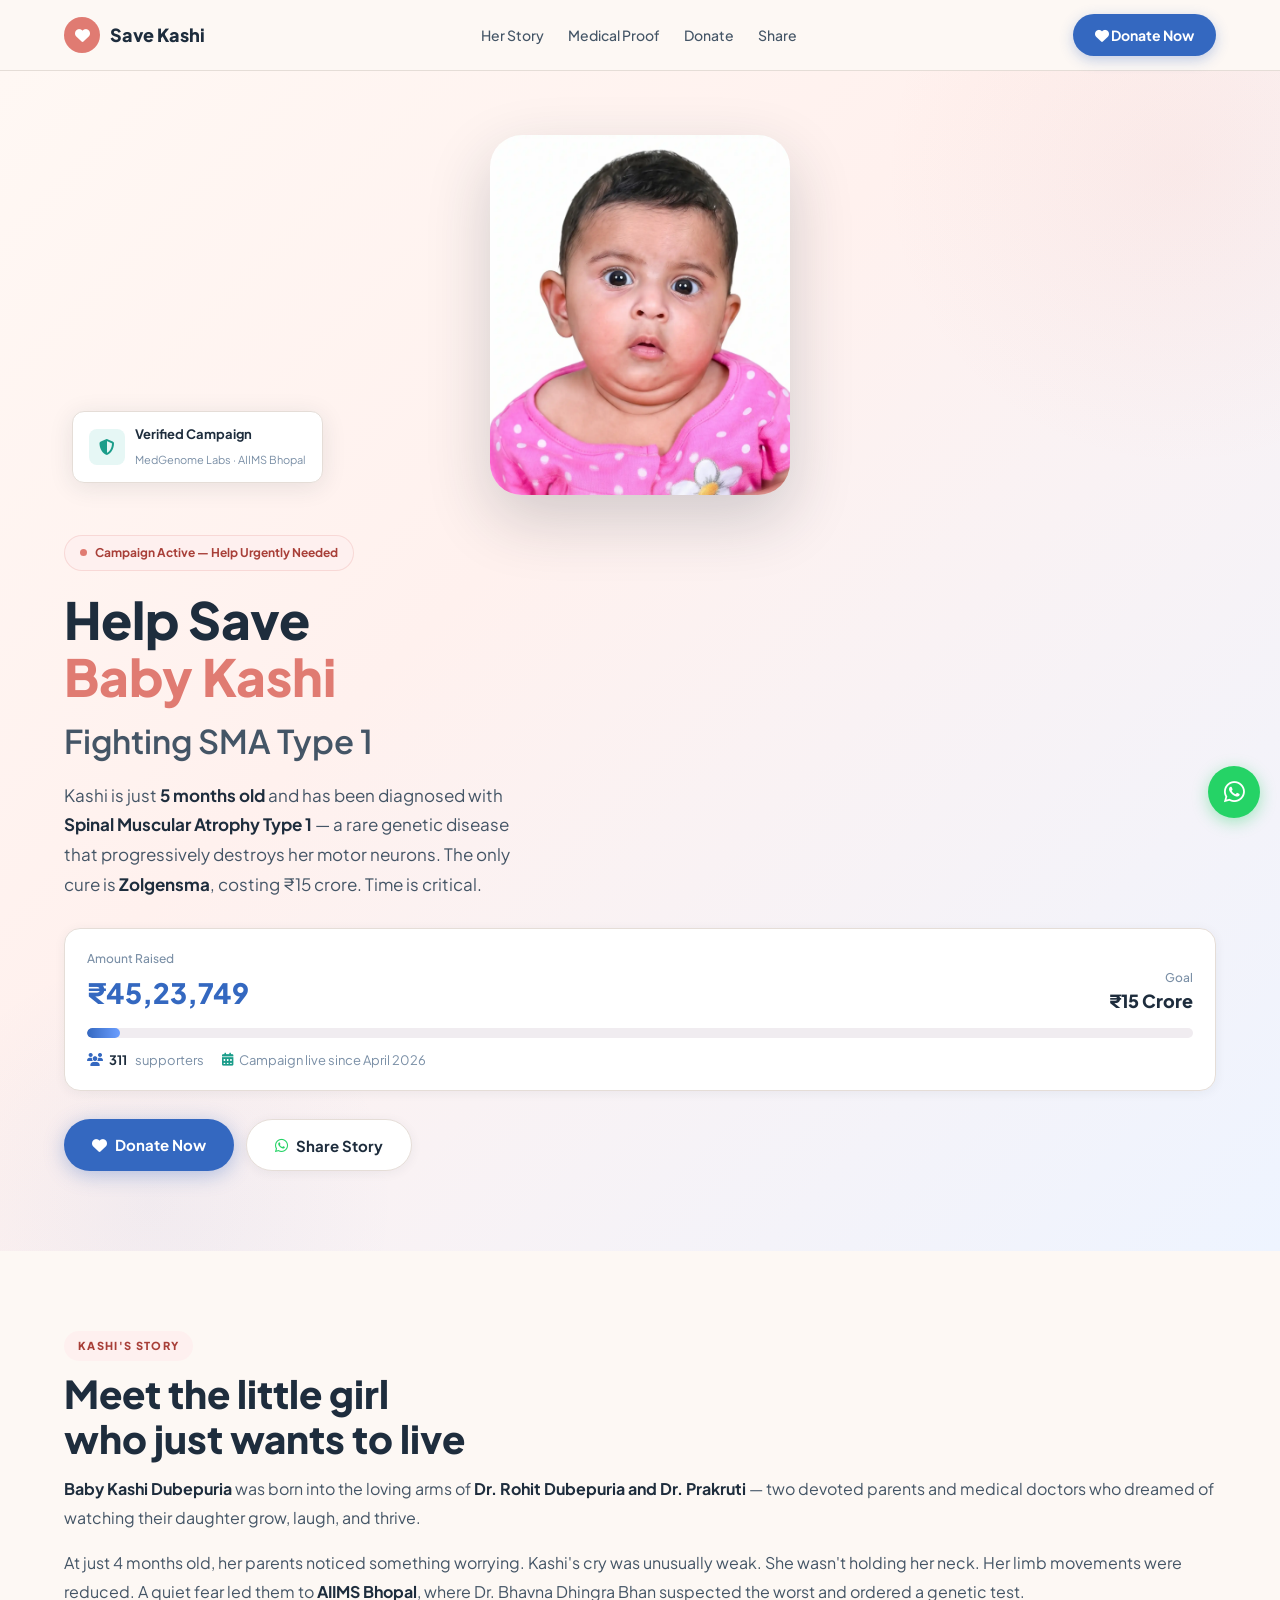
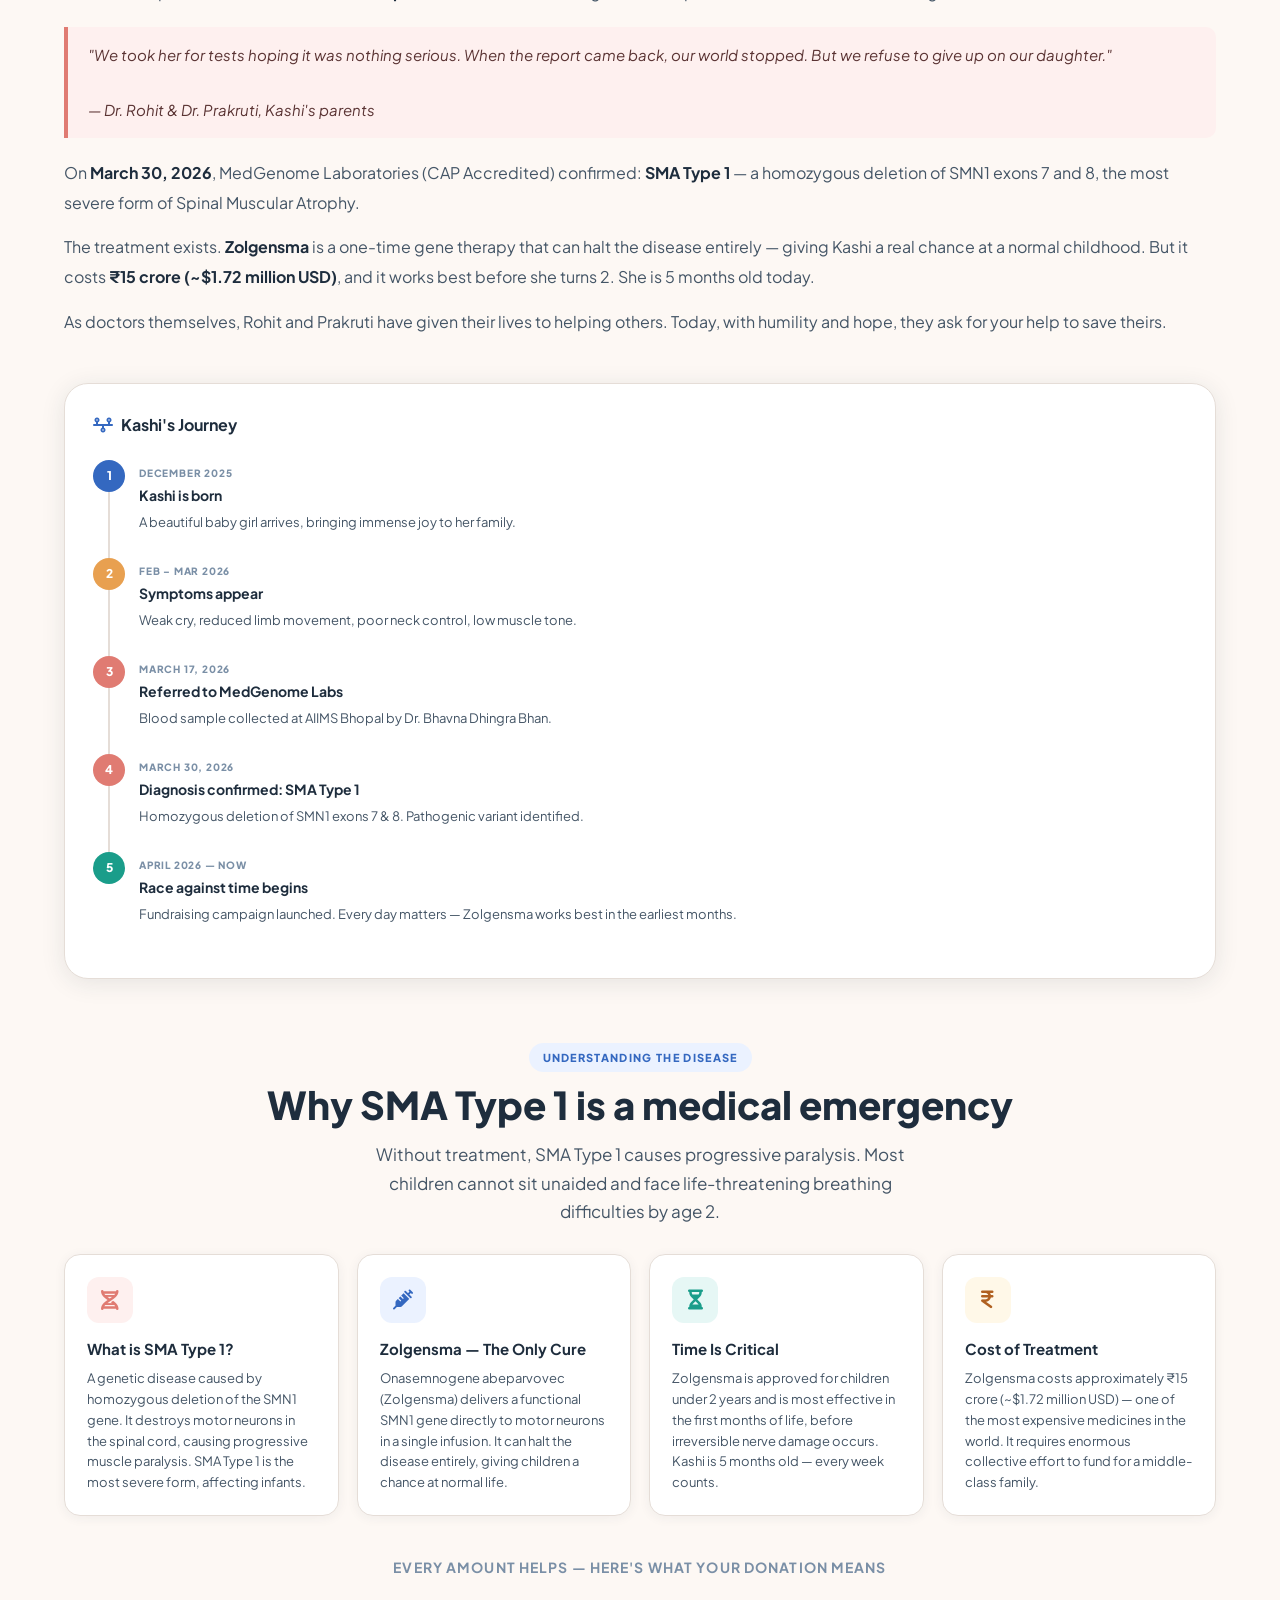
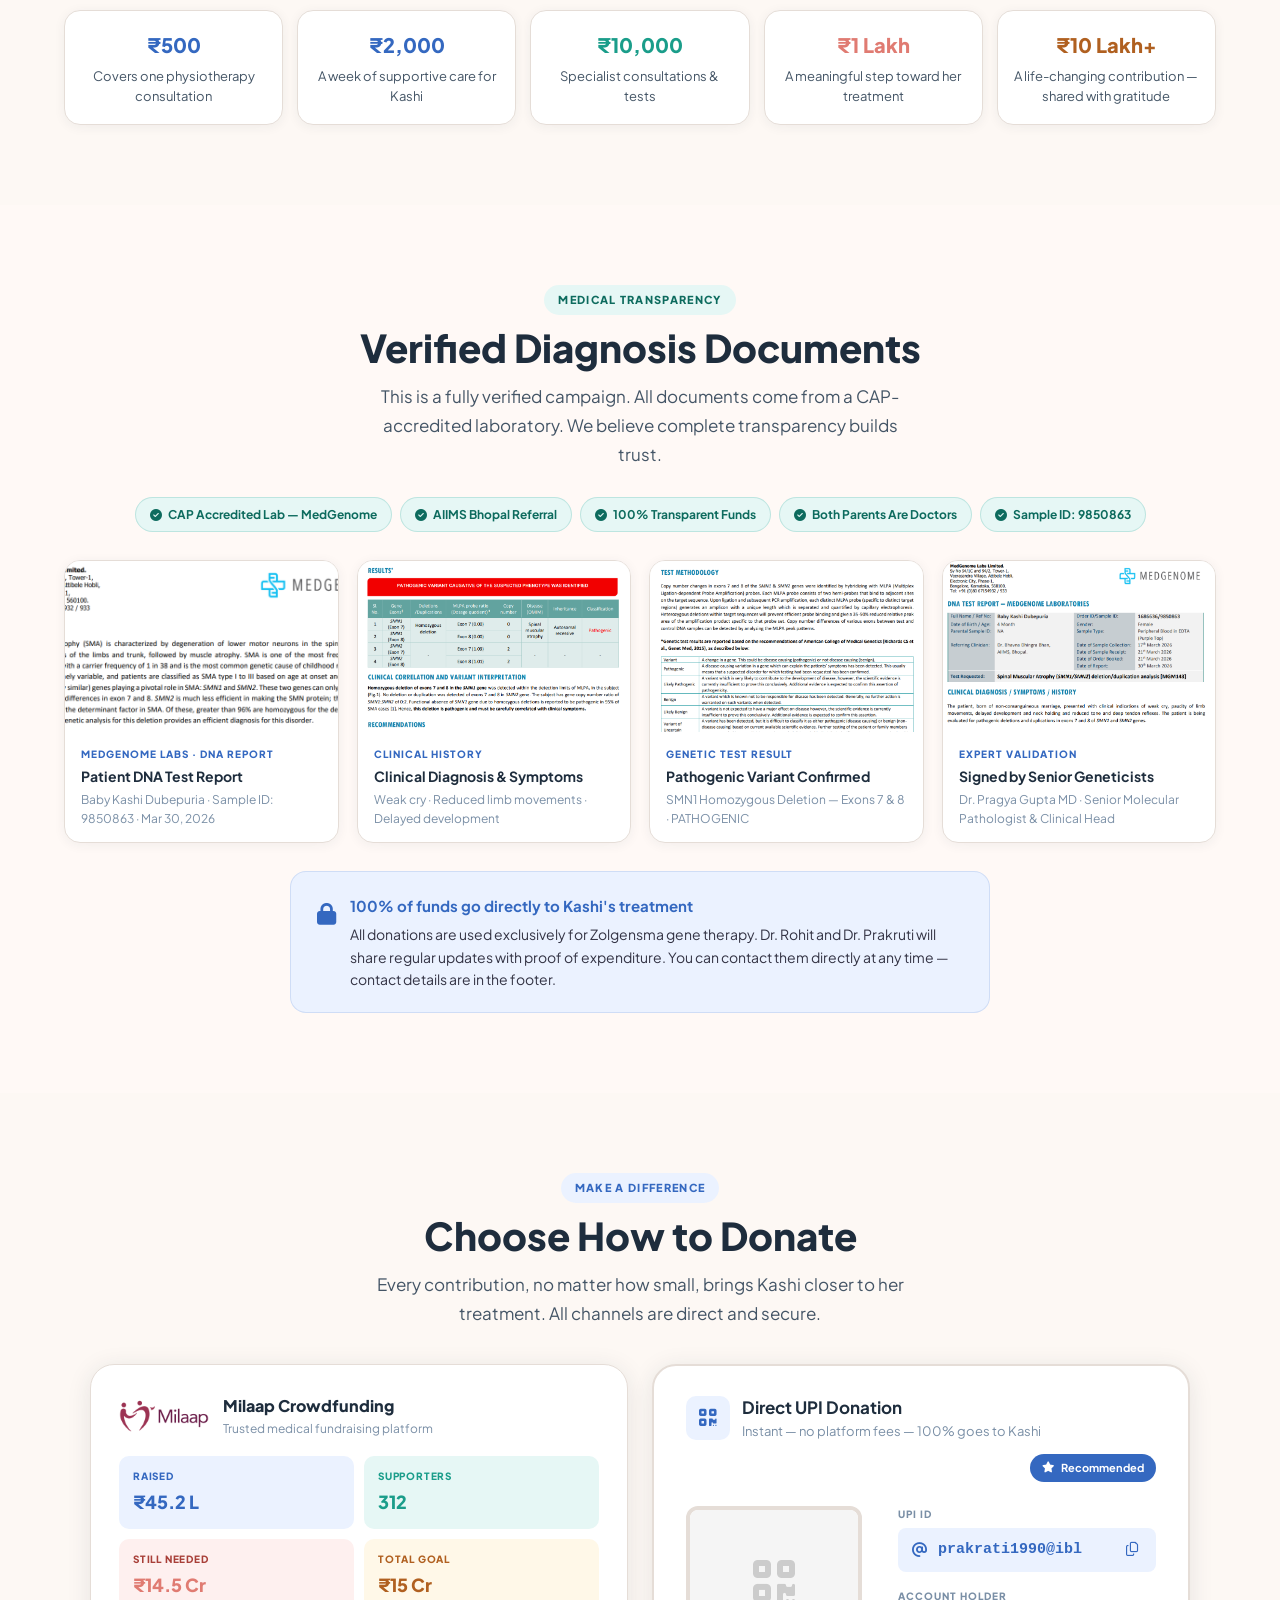
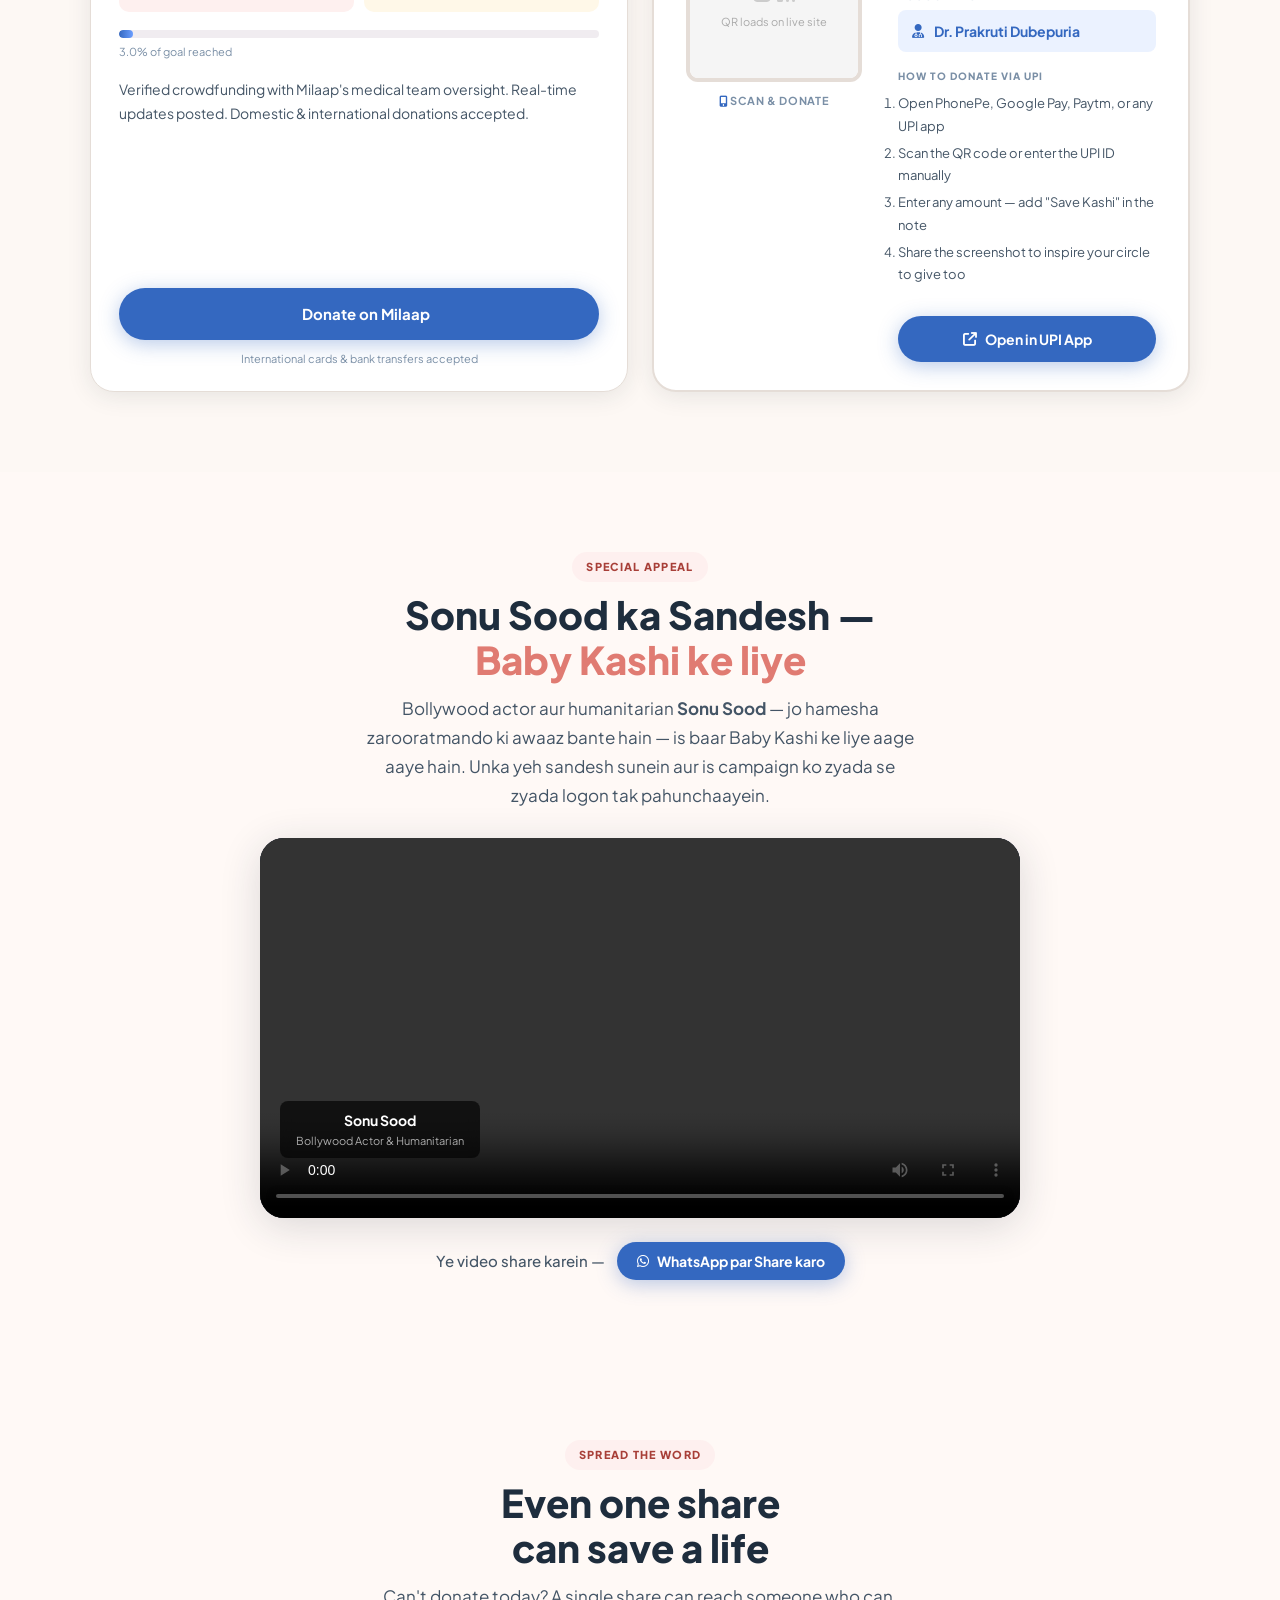
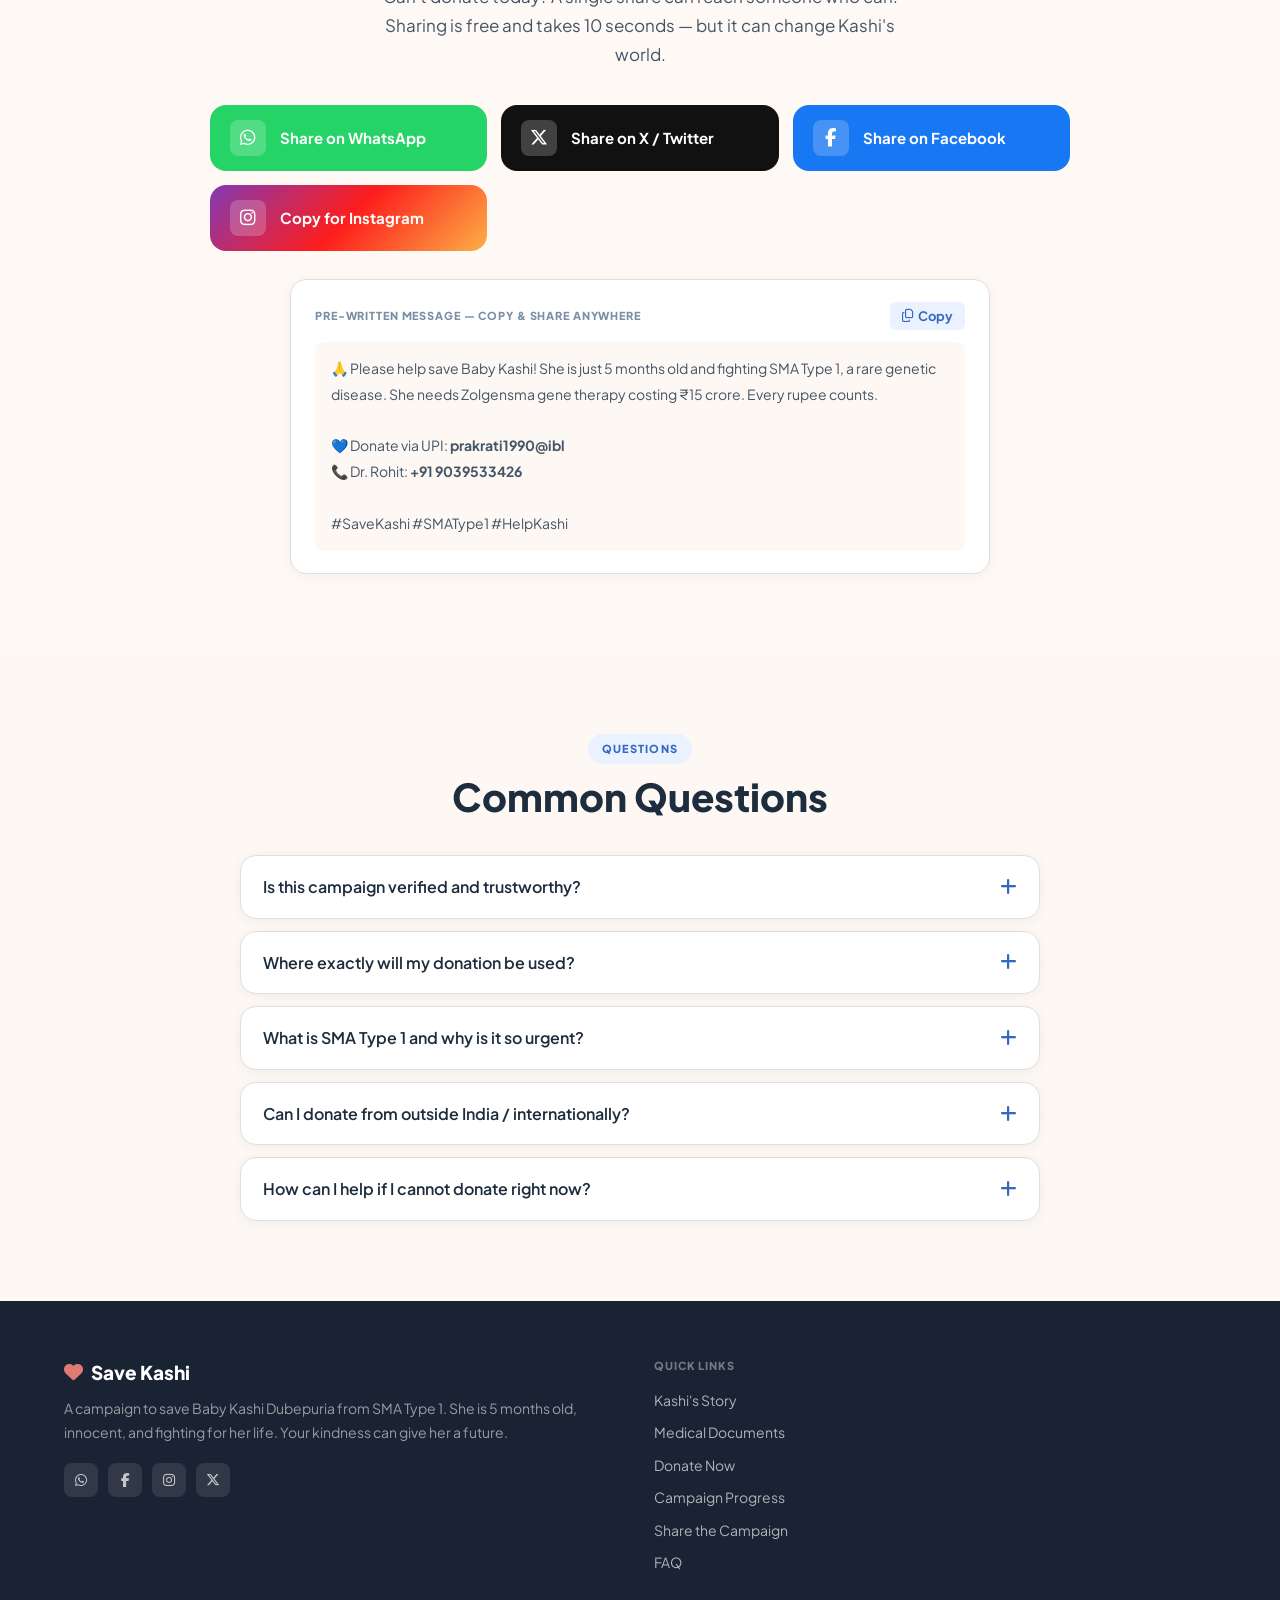
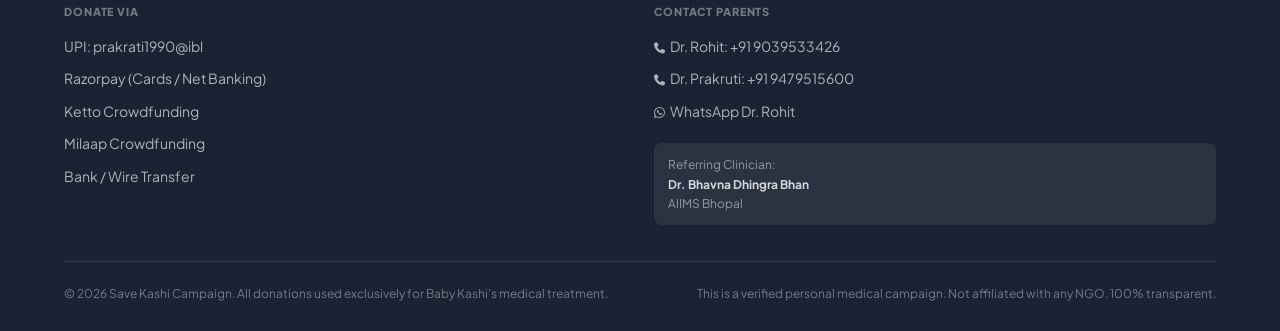
==== index.html @ ccac9e05 "main index file changes" ====
<!DOCTYPE html>
<html lang="en">
<head>
  <meta charset="UTF-8">
  <meta name="viewport" content="width=device-width, initial-scale=1.0">

  <!-- SEO -->
  <title>Help Save Baby Kashi | SMA Type 1 Treatment Fund | ₹15 Crore Needed</title>
  <meta name="description" content="Baby Kashi Dubepuria, 5 months old, is fighting SMA Type 1 — a rare genetic disease. She needs Zolgensma gene therapy costing ₹15 crore. Please donate and share.">
  <meta name="keywords" content="save kashi, SMA type 1, baby kashi dubepuria, zolgensma, donate, crowdfunding, medical fundraiser, spinal muscular atrophy">
  <meta name="robots" content="index, follow">

  <!-- Open Graph -->
  <meta property="og:title" content="Help Save Baby Kashi — Fighting SMA Type 1">
  <meta property="og:description" content="5-month-old Kashi has been diagnosed with SMA Type 1. She needs Zolgensma gene therapy costing ₹15 crore. Please donate or share — every action counts.">
  <meta property="og:image" content="uploads/WhatsApp Image 2026-05-25 at 11.54.52 AM.jpeg">
  <meta property="og:url" content="https://savekashi.in">
  <meta property="og:type" content="website">
  <meta property="og:site_name" content="Save Kashi">

  <!-- Twitter Card -->
  <meta name="twitter:card" content="summary_large_image">
  <meta name="twitter:title" content="Help Save Baby Kashi — Fighting SMA Type 1">
  <meta name="twitter:description" content="5-month-old Kashi has SMA Type 1. Needs Zolgensma treatment (₹15 Cr). Donate now. #SaveKashi">
  <meta name="twitter:image" content="uploads/WhatsApp Image 2026-05-25 at 11.54.52 AM.jpeg">

  <!-- Fonts + Icons -->
  <link rel="preconnect" href="https://fonts.googleapis.com">
  <link rel="preconnect" href="https://fonts.gstatic.com" crossorigin>
  <link href="https://fonts.googleapis.com/css2?family=Plus+Jakarta+Sans:wght@300;400;500;600;700;800&display=swap" rel="stylesheet">
  <link rel="stylesheet" href="https://cdnjs.cloudflare.com/ajax/libs/font-awesome/6.5.0/css/all.min.css">
  <link rel="stylesheet" href="https://unpkg.com/aos@2.3.4/dist/aos.css">
  <link rel="stylesheet" href="kashi.css">

  <!-- ════════════════════════════════════════
       ANALYTICS — Uncomment & replace IDs before launch

  Google Analytics 4:
  <script async src="https://www.googletagmanager.com/gtag/js?id=G-XXXXXXXXXX"></script>
  <script>window.dataLayer=window.dataLayer||[];function gtag(){dataLayer.push(arguments)}gtag('js',new Date());gtag('config','G-XXXXXXXXXX');</script>

  Meta Pixel:
  <script>!function(f,b,e,v,n,t,s){if(f.fbq)return;n=f.fbq=function(){n.callMethod?n.callMethod.apply(n,arguments):n.queue.push(arguments)};if(!f._fbq)f._fbq=n;n.push=n;n.loaded=!0;n.version='2.0';n.queue=[];t=b.createElement(e);t.async=!0;t.src=v;s=b.getElementsByTagName(e)[0];s.parentNode.insertBefore(t,s)}(window,document,'script','https://connect.facebook.net/en_US/fbevents.js');fbq('init','YOUR_PIXEL_ID');fbq('track','PageView');</script>

  Microsoft Clarity:
  <script type="text/javascript">(function(c,l,a,r,i,t,y){c[a]=c[a]||function(){(c[a].q=c[a].q||[]).push(arguments)};t=l.createElement(r);t.async=1;t.src="https://www.clarity.ms/tag/"+i;y=l.getElementsByTagName(r)[0];y.parentNode.insertBefore(t,y)})(window,document,"clarity","script","YOUR_CLARITY_ID");</script>
  ════════════════════════════════════════ -->
</head>
<body>

<!-- ══ LOADING SCREEN ══════════════════════════════════════════════════════ -->
<div id="loading-screen">
  <svg class="loading-heart" viewBox="0 0 24 24" fill="currentColor" xmlns="http://www.w3.org/2000/svg">
    <path d="M12 21.593c-5.63-5.539-11-10.297-11-14.402 0-3.791 3.068-5.191 5.281-5.191 1.312 0 4.151.501 5.719 4.457 1.59-3.968 4.464-4.447 5.726-4.447 2.54 0 5.274 1.621 5.274 5.181 0 4.069-5.136 8.625-11 14.402z"/>
  </svg>
  <p class="loading-text">Loading Kashi's story…</p>
</div>

<!-- ══ NAVIGATION ══════════════════════════════════════════════════════════ -->
<nav>
  <div class="nav-inner">
    <a href="#" class="nav-logo">
      <div class="nav-logo-icon"><i class="fas fa-heart"></i></div>
      Save Kashi
    </a>
    <div class="nav-links">
      <a href="#about">Her Story</a>
      <a href="#docs">Medical Proof</a>
      <a href="#donate">Donate</a>
      <a href="#share">Share</a>
    </div>
    <a href="#donate" class="nav-btn" data-track="nav_donate">
      <i class="fas fa-heart"></i> Donate Now
    </a>
  </div>
</nav>

<!-- ══ HERO ════════════════════════════════════════════════════════════════ -->
<section class="hero" id="home">
  <div id="particles" class="hearts-wrap" aria-hidden="true"></div>

  <div class="hero-inner">

    <!-- Left: Copy -->
    <div data-aos="fade-right">
      <div class="hero-badge">
        <span class="badge-dot"></span>
        Campaign Active — Help Urgently Needed
      </div>

      <h1 class="hero-title">
        Help Save<br>
        <span class="pk">Baby Kashi</span><br>
        <span style="font-size:.64em;font-weight:600;color:var(--body);">Fighting SMA Type 1</span>
      </h1>

      <p class="hero-sub">
        Kashi is just <strong>5 months old</strong> and has been diagnosed with
        <strong>Spinal Muscular Atrophy Type 1</strong> — a rare genetic disease that
        progressively destroys her motor neurons. The only cure is
        <strong>Zolgensma</strong>, costing ₹15 crore. Time is critical.
      </p>

      <!-- Donation Progress -->
      <div class="prog-box">
        <div class="prog-labels">
          <div>
            <div style="font-size:12px;color:var(--muted);font-weight:500;margin-bottom:3px;">Amount Raised</div>
            <div class="prog-raised">₹<span data-count="4523750" data-role="raised">0</span></div>
          </div>
          <div class="prog-goal-label">
            Goal
            <strong>₹15 Crore</strong>
          </div>
        </div>
        <div class="prog-track">
          <div class="prog-fill" data-progress="3"></div>
        </div>
        <div class="prog-stats">
          <span class="prog-stat">
            <i class="fas fa-users" style="color:var(--blue)"></i>
            <strong data-count="312" data-role="donors">0</strong>&nbsp;supporters
          </span>
          <span class="prog-stat">
            <i class="fas fa-calendar-days" style="color:var(--green)"></i>
            Campaign live since April 2026
          </span>
        </div>
      </div>

      <div class="btn-row">
        <a href="#donate" class="btn btn-primary" data-track="hero_donate">
          <i class="fas fa-heart"></i> Donate Now
        </a>
        <button class="btn btn-ghost" onclick="shareWhatsApp()" data-track="hero_share">
          <i class="fab fa-whatsapp" style="color:#25D366"></i> Share Story
        </button>
      </div>
    </div>

    <!-- Right: Photo -->
    <div class="hero-img-wrap" data-aos="fade-left">
      <div class="hero-img-card">
        <img
          src="uploads/Gemini_Generated_Image_r3ah3mr3ah3mr3ah.webp"
          alt="Baby Kashi Dubepuria, 5 months old"
          loading="eager"
        >
      </div>
      <div class="hero-float-badge">
        <div class="hfb-icon"><i class="fas fa-shield-halved"></i></div>
        <div class="hfb-text">
          <strong>Verified Campaign</strong>
          <span>MedGenome Labs · AIIMS Bhopal</span>
        </div>
      </div>
    </div>

  </div>
</section>

<!-- ══ ABOUT KASHI ═════════════════════════════════════════════════════════ -->
<section class="sec" id="about">
  <div class="sec-inner">
    <div class="about-grid">

      <!-- Story -->
      <div data-aos="fade-right">
        <span class="sec-label lbl-pink">Kashi's Story</span>
        <h2 class="sec-title">Meet the little girl<br>who just wants to live</h2>

        <div class="story-body">
          <p>
            <strong>Baby Kashi Dubepuria</strong> was born into the loving arms of
            <strong>Dr. Rohit Dubepuria and Dr. Prakruti</strong> — two devoted parents
            and medical doctors who dreamed of watching their daughter grow, laugh, and thrive.
          </p>
          <p>
            At just 4 months old, her parents noticed something worrying. Kashi's cry
            was unusually weak. She wasn't holding her neck. Her limb movements were
            reduced. A quiet fear led them to <strong>AIIMS Bhopal</strong>, where
            Dr. Bhavna Dhingra Bhan suspected the worst and ordered a genetic test.
          </p>

          <div class="quote-block">
            <p>"We took her for tests hoping it was nothing serious. When the report came back, our world stopped. But we refuse to give up on our daughter."<br><br>— Dr. Rohit &amp; Dr. Prakruti, Kashi's parents</p>
          </div>

          <p>
            On <strong>March 30, 2026</strong>, MedGenome Laboratories (CAP Accredited)
            confirmed: <strong>SMA Type 1</strong> — a homozygous deletion of SMN1 exons 7
            and 8, the most severe form of Spinal Muscular Atrophy.
          </p>
          <p>
            The treatment exists. <strong>Zolgensma</strong> is a one-time gene therapy
            that can halt the disease entirely — giving Kashi a real chance at a normal
            childhood. But it costs <strong>₹15 crore (~$1.72 million USD)</strong>,
            and it works best before she turns 2. She is 5 months old today.
          </p>
          <p>
            As doctors themselves, Rohit and Prakruti have given their lives to helping
            others. Today, with humility and hope, they ask for your help to save theirs.
          </p>
        </div>
      </div>

      <!-- Timeline -->
      <div data-aos="fade-left">
        <div class="timeline-card">
          <h3><i class="fas fa-timeline" style="color:var(--blue);margin-right:8px;"></i>Kashi's Journey</h3>
          <div class="tl">
            <div class="tl-item">
              <div class="tl-dot dot-b">1</div>
              <div class="tl-body">
                <div class="tl-date">December 2025</div>
                <div class="tl-text"><strong>Kashi is born</strong><span>A beautiful baby girl arrives, bringing immense joy to her family.</span></div>
              </div>
            </div>
            <div class="tl-item">
              <div class="tl-dot dot-o">2</div>
              <div class="tl-body">
                <div class="tl-date">Feb – Mar 2026</div>
                <div class="tl-text"><strong>Symptoms appear</strong><span>Weak cry, reduced limb movement, poor neck control, low muscle tone.</span></div>
              </div>
            </div>
            <div class="tl-item">
              <div class="tl-dot dot-p">3</div>
              <div class="tl-body">
                <div class="tl-date">March 17, 2026</div>
                <div class="tl-text"><strong>Referred to MedGenome Labs</strong><span>Blood sample collected at AIIMS Bhopal by Dr. Bhavna Dhingra Bhan.</span></div>
              </div>
            </div>
            <div class="tl-item">
              <div class="tl-dot dot-p">4</div>
              <div class="tl-body">
                <div class="tl-date">March 30, 2026</div>
                <div class="tl-text"><strong>Diagnosis confirmed: SMA Type 1</strong><span>Homozygous deletion of SMN1 exons 7 &amp; 8. Pathogenic variant identified.</span></div>
              </div>
            </div>
            <div class="tl-item">
              <div class="tl-dot dot-g">5</div>
              <div class="tl-body">
                <div class="tl-date">April 2026 — Now</div>
                <div class="tl-text"><strong>Race against time begins</strong><span>Fundraising campaign launched. Every day matters — Zolgensma works best in the earliest months.</span></div>
              </div>
            </div>
          </div>
        </div>
      </div>

    </div><!-- /about-grid -->

    <!-- SMA Explainer Cards -->
    <div style="margin-top:64px;" data-aos="fade-up">
      <div class="sec-center" style="margin-bottom:28px;">
        <span class="sec-label lbl-blue">Understanding the Disease</span>
        <h2 class="sec-title">Why SMA Type 1 is a medical emergency</h2>
        <p class="sec-sub" style="margin:0 auto 0;">Without treatment, SMA Type 1 causes progressive paralysis. Most children cannot sit unaided and face life-threatening breathing difficulties by age 2.</p>
      </div>
      <div class="info-grid">
        <div class="info-card">
          <div class="ic-icon" style="background:var(--pink-light);color:var(--pink);"><i class="fas fa-dna"></i></div>
          <div class="ic-title">What is SMA Type 1?</div>
          <div class="ic-text">A genetic disease caused by homozygous deletion of the SMN1 gene. It destroys motor neurons in the spinal cord, causing progressive muscle paralysis. SMA Type 1 is the most severe form, affecting infants.</div>
        </div>
        <div class="info-card">
          <div class="ic-icon" style="background:var(--blue-light);color:var(--blue);"><i class="fas fa-syringe"></i></div>
          <div class="ic-title">Zolgensma — The Only Cure</div>
          <div class="ic-text">Onasemnogene abeparvovec (Zolgensma) delivers a functional SMN1 gene directly to motor neurons in a single infusion. It can halt the disease entirely, giving children a chance at normal life.</div>
        </div>
        <div class="info-card">
          <div class="ic-icon" style="background:var(--green-light);color:var(--green);"><i class="fas fa-hourglass-half"></i></div>
          <div class="ic-title">Time Is Critical</div>
          <div class="ic-text">Zolgensma is approved for children under 2 years and is most effective in the first months of life, before irreversible nerve damage occurs. Kashi is 5 months old — every week counts.</div>
        </div>
        <div class="info-card">
          <div class="ic-icon" style="background:#fff8e8;color:#b06020;"><i class="fas fa-indian-rupee-sign"></i></div>
          <div class="ic-title">Cost of Treatment</div>
          <div class="ic-text">Zolgensma costs approximately ₹15 crore (~$1.72 million USD) — one of the most expensive medicines in the world. It requires enormous collective effort to fund for a middle-class family.</div>
        </div>
      </div>
    </div>

    <!-- Donation Milestones -->
    <div style="margin-top:40px;" data-aos="fade-up">
      <p style="text-align:center;font-size:14px;font-weight:700;color:var(--muted);text-transform:uppercase;letter-spacing:.08em;margin-bottom:14px;">Every amount helps — here's what your donation means</p>
      <div class="milestone-row">
        <div class="m-card">
          <div class="m-amt">₹500</div>
          <div class="m-text">Covers one physiotherapy consultation</div>
        </div>
        <div class="m-card">
          <div class="m-amt">₹2,000</div>
          <div class="m-text">A week of supportive care for Kashi</div>
        </div>
        <div class="m-card">
          <div class="m-amt" style="color:var(--green);">₹10,000</div>
          <div class="m-text">Specialist consultations &amp; tests</div>
        </div>
        <div class="m-card">
          <div class="m-amt" style="color:var(--pink);">₹1 Lakh</div>
          <div class="m-text">A meaningful step toward her treatment</div>
        </div>
        <div class="m-card">
          <div class="m-amt" style="color:#b06020;">₹10 Lakh+</div>
          <div class="m-text">A life-changing contribution — shared with gratitude</div>
        </div>
      </div>
    </div>

  </div>
</section>

<!-- ══ MEDICAL PROOF ═══════════════════════════════════════════════════════ -->
<section class="sec sec-alt" id="docs">
  <div class="sec-inner">

    <div class="sec-center" data-aos="fade-up" style="margin-bottom:28px;">
      <span class="sec-label lbl-green">Medical Transparency</span>
      <h2 class="sec-title">Verified Diagnosis Documents</h2>
      <p class="sec-sub" style="margin:0 auto;">This is a fully verified campaign. All documents come from a CAP-accredited laboratory. We believe complete transparency builds trust.</p>
    </div>

    <div class="badge-row" data-aos="fade-up">
      <span class="v-badge"><i class="fas fa-check-circle"></i> CAP Accredited Lab — MedGenome</span>
      <span class="v-badge"><i class="fas fa-check-circle"></i> AIIMS Bhopal Referral</span>
      <span class="v-badge"><i class="fas fa-check-circle"></i> 100% Transparent Funds</span>
      <span class="v-badge"><i class="fas fa-check-circle"></i> Both Parents Are Doctors</span>
      <span class="v-badge"><i class="fas fa-check-circle"></i> Sample ID: 9850863</span>
    </div>

    <div class="doc-grid" data-aos="fade-up">
      <div class="doc-card" onclick="openLightbox('uploads/Screenshot 2026-05-25 115707.png',0)" title="Click to enlarge">
        <div class="doc-preview">
          <img src="uploads/Screenshot 2026-05-25 115707.png" alt="DNA Test Report — Patient Details" loading="lazy">
        </div>
        <div class="doc-body">
          <div class="doc-tag">MedGenome Labs · DNA Report</div>
          <div class="doc-title">Patient DNA Test Report</div>
          <div class="doc-sub">Baby Kashi Dubepuria · Sample ID: 9850863 · Mar 30, 2026</div>
        </div>
      </div>

      <div class="doc-card" onclick="openLightbox('uploads/Screenshot 2026-05-25 115659.png',1)" title="Click to enlarge">
        <div class="doc-preview">
          <img src="uploads/Screenshot 2026-05-25 115659.png" alt="Clinical Diagnosis Report" loading="lazy">
        </div>
        <div class="doc-body">
          <div class="doc-tag">Clinical History</div>
          <div class="doc-title">Clinical Diagnosis &amp; Symptoms</div>
          <div class="doc-sub">Weak cry · Reduced limb movements · Delayed development</div>
        </div>
      </div>

      <div class="doc-card" onclick="openLightbox('uploads/Screenshot 2026-05-25 115715.png',2)" title="Click to enlarge">
        <div class="doc-preview">
          <img src="uploads/Screenshot 2026-05-25 115715.png" alt="Test Results — Pathogenic Variant" loading="lazy">
        </div>
        <div class="doc-body">
          <div class="doc-tag">Genetic Test Result</div>
          <div class="doc-title">Pathogenic Variant Confirmed</div>
          <div class="doc-sub">SMN1 Homozygous Deletion — Exons 7 &amp; 8 · PATHOGENIC</div>
        </div>
      </div>

      <div class="doc-card" onclick="openLightbox('uploads/Screenshot 2026-05-25 115650.png',3)" title="Click to enlarge">
        <div class="doc-preview">
          <img src="uploads/Screenshot 2026-05-25 115650.png" alt="Doctor Signatures" loading="lazy">
        </div>
        <div class="doc-body">
          <div class="doc-tag">Expert Validation</div>
          <div class="doc-title">Signed by Senior Geneticists</div>
          <div class="doc-sub">Dr. Pragya Gupta MD · Senior Molecular Pathologist &amp; Clinical Head</div>
        </div>
      </div>
    </div>

    <div class="info-notice" data-aos="fade-up">
      <div class="ni-icon"><i class="fas fa-lock"></i></div>
      <div>
        <h4>100% of funds go directly to Kashi's treatment</h4>
        <p>All donations are used exclusively for Zolgensma gene therapy. Dr. Rohit and Dr. Prakruti will share regular updates with proof of expenditure. You can contact them directly at any time — contact details are in the footer.</p>
      </div>
    </div>

  </div>
</section>

<!-- ══ DONATION ════════════════════════════════════════════════════════════ -->
<section class="sec" id="donate">
  <div class="sec-inner">

    <div class="sec-center" data-aos="fade-up" style="margin-bottom:36px;">
      <span class="sec-label lbl-blue">Make a Difference</span>
      <h2 class="sec-title">Choose How to Donate</h2>
      <p class="sec-sub" style="margin:0 auto;">Every contribution, no matter how small, brings Kashi closer to her treatment. All channels are direct and secure.</p>
    </div>

    <!-- 2-col donate grid -->
    <div style="display:grid;grid-template-columns:1fr 1fr;gap:24px;max-width:1100px;margin:0 auto;" data-aos="fade-up" class="donate-two-col">

      <!-- LEFT: Milaap -->
      <div style="background:#fff;border-radius:var(--r-lg);padding:28px 28px 24px;box-shadow:var(--shadow-md);border:1px solid var(--border);display:flex;flex-direction:column;gap:18px;">

        <!-- Logo + title -->
        <div style="display:flex;align-items:center;gap:14px;">
          <img src="uploads/milaap-logo-tiny-4d3dbc4e55c2aaec351f0f376329c624236c4d6266b910f472684e70603f600d.png" alt="Milaap" style="height:36px;width:auto;object-fit:contain;">
          <div>
            <div style="font-size:16px;font-weight:800;color:var(--text);">Milaap Crowdfunding</div>
            <div style="font-size:12px;color:var(--muted);">Trusted medical fundraising platform</div>
          </div>
        </div>

        <!-- Insights grid -->
        <div style="display:grid;grid-template-columns:1fr 1fr;gap:10px;">
          <div style="background:var(--blue-light);border-radius:10px;padding:12px 14px;">
            <div style="font-size:10px;font-weight:800;letter-spacing:.08em;text-transform:uppercase;color:var(--blue);margin-bottom:4px;">Raised</div>
            <div style="font-size:18px;font-weight:800;color:var(--blue);" id="ml-raised">₹45.2 L</div>
          </div>
          <div style="background:var(--green-light);border-radius:10px;padding:12px 14px;">
            <div style="font-size:10px;font-weight:800;letter-spacing:.08em;text-transform:uppercase;color:var(--green);margin-bottom:4px;">Supporters</div>
            <div style="font-size:18px;font-weight:800;color:var(--green);" id="ml-donors">312</div>
          </div>
          <div style="background:var(--pink-light);border-radius:10px;padding:12px 14px;">
            <div style="font-size:10px;font-weight:800;letter-spacing:.08em;text-transform:uppercase;color:#a83f38;margin-bottom:4px;">Still Needed</div>
            <div style="font-size:18px;font-weight:800;color:var(--pink);" id="ml-needed">₹14.5 Cr</div>
          </div>
          <div style="background:#fff8e8;border-radius:10px;padding:12px 14px;">
            <div style="font-size:10px;font-weight:800;letter-spacing:.08em;text-transform:uppercase;color:#b06020;margin-bottom:4px;">Total Goal</div>
            <div style="font-size:18px;font-weight:800;color:#b06020;" id="ml-total">₹15 Cr</div>
          </div>
        </div>

        <!-- Progress bar -->
        <div>
          <div style="height:8px;background:#f0ecf0;border-radius:100px;overflow:hidden;">
            <div id="ml-fill" style="height:100%;background:linear-gradient(90deg,var(--blue),var(--blue-mid));border-radius:100px;width:3%;transition:width 2s ease;"></div>
          </div>
          <div style="font-size:11px;color:var(--muted);margin-top:5px;" id="ml-pct">3.0% of goal reached</div>
        </div>

        <!-- Description -->
        <p style="font-size:14px;color:var(--body);line-height:1.7;">Verified crowdfunding with Milaap's medical team oversight. Real-time updates posted. Domestic &amp; international donations accepted.</p>

        <!-- Button -->
        <a
          href="https://milaap.org/fundraisers/save-kashi-dubepuria"
          target="_blank" rel="noopener"
          class="btn btn-primary"
          style="justify-content:center;margin-top:auto;"
          data-track="milaap_donate"
          onclick="trackEvent('milaap_donate',{method:'milaap'})"
        >
          <i class="fas fa-hands-holding-heart"></i>&nbsp; Donate on Milaap
        </a>

        <p style="font-size:11px;color:var(--muted);text-align:center;margin-top:-8px;">International cards &amp; bank transfers accepted</p>
      </div>

      <!-- RIGHT: UPI Direct -->
      <div class="upi-card" style="margin:0;max-width:none;">
        <div class="upi-card-head">
          <div class="upi-icon"><i class="fas fa-qrcode"></i></div>
          <div class="upi-head-text">
            <h3>Direct UPI Donation</h3>
            <p>Instant — no platform fees — 100% goes to Kashi</p>
          </div>
          <div class="rec-tag"><i class="fas fa-star"></i>&nbsp;Recommended</div>
        </div>

        <div class="upi-inner">
          <div class="qr-wrap">
            <div class="qr-box">
              <img
                src="https://api.qrserver.com/v1/create-qr-code/?size=200x200&color=1e2d3d&bgcolor=ffffff&data=upi%3A%2F%2Fpay%3Fpa%3Dprakrati1990%40ibl%26pn%3DBaby%2BKashi%2BDubepuria%26tn%3DSave%2BKashi%2BSMA%2BTreatment%26cu%3DINR"
                alt="UPI QR code"
                loading="lazy"
                onerror="this.parentElement.innerHTML='<div style=\'width:100%;height:100%;display:flex;flex-direction:column;align-items:center;justify-content:center;background:#f5f5f5;border-radius:8px;gap:8px;\'><i class=\'fas fa-qrcode\' style=\'font-size:48px;color:#ccc;\'></i><span style=\'font-size:11px;color:#aaa;text-align:center;padding:0 8px;\'>QR loads on live site</span></div>'"
              >
            </div>
            <div class="qr-lbl"><i class="fas fa-mobile-screen-button" style="color:var(--blue)"></i>&nbsp;Scan &amp; Donate</div>
          </div>

          <div>
            <div class="upi-field">
              <div class="field-lbl">UPI ID</div>
              <div class="field-val">
                <i class="fas fa-at"></i>
                prakrati1990@ibl
                <button class="copy-btn" onclick="copyText('prakrati1990@ibl')" title="Copy UPI ID" data-track="copy_upi"><i class="far fa-copy"></i></button>
              </div>
            </div>
            <div class="upi-field">
              <div class="field-lbl">Account Holder</div>
              <div class="field-val" style="font-family:inherit;font-size:14px;">
                <i class="fas fa-user-doctor"></i> Dr. Prakruti Dubepuria
              </div>
            </div>
            <div class="upi-field">
              <div class="field-lbl">How to donate via UPI</div>
              <ol class="how-to">
                <li>Open PhonePe, Google Pay, Paytm, or any UPI app</li>
                <li>Scan the QR code or enter the UPI ID manually</li>
                <li>Enter any amount — add "Save Kashi" in the note</li>
                <li>Share the screenshot to inspire your circle to give too</li>
              </ol>
            </div>
            <button
              class="btn btn-primary open-btn"
              data-track="upi_app_open"
              onclick="trackEvent('upi_app_open');window.open('upi://pay?pa=prakrati1990@ibl&pn=Baby+Kashi+Dubepuria&tn=Save+Kashi+SMA&cu=INR','_blank');"
            >
              <i class="fas fa-arrow-up-right-from-square"></i> Open in UPI App
            </button>
          </div>
        </div>
      </div>

    </div><!-- /donate-two-col -->

  </div>
</section>

<!-- ══ LIVE PROGRESS ══════════════════════════════════════════════════════ -->

<!-- ══ VIDEO ══════════════════════════════════════════════════════════════ -->
<section class="sec sec-alt" id="video">
  <div class="sec-inner sec-center">
    <div data-aos="fade-up">
      <span class="sec-label lbl-pink">Special Appeal</span>
      <h2 class="sec-title">Sonu Sood ka Sandesh —<br><span style="color:var(--pink);">Baby Kashi ke liye</span></h2>
      <p class="sec-sub" style="margin:0 auto 28px;">Bollywood actor aur humanitarian <strong>Sonu Sood</strong> — jo hamesha zarooratmando ki awaaz bante hain — is baar Baby Kashi ke liye aage aaye hain. Unka yeh sandesh sunein aur is campaign ko zyada se zyada logon tak pahunchaayein.</p>
    </div>

    <div data-aos="zoom-in" style="max-width:760px;margin:0 auto;border-radius:var(--r-lg);overflow:hidden;box-shadow:var(--shadow-lg);background:#1a2333;position:relative;">
      <video
        controls
        preload="metadata"
        style="width:100%;display:block;max-height:480px;background:#1a2333;"
        poster=""
      >
        <source src="uploads/shubhvijaywargiya.mp4" type="video/mp4">
        Aapka browser video support nahi karta. Please browser update karein.
      </video>

      <!-- Overlay name tag -->
      <div style="position:absolute;bottom:60px;left:20px;background:rgba(0,0,0,.65);backdrop-filter:blur(6px);color:#fff;padding:8px 16px;border-radius:8px;pointer-events:none;">
        <div style="font-size:14px;font-weight:700;">Sonu Sood</div>
        <div style="font-size:11px;color:rgba(255,255,255,.65);margin-top:1px;">Bollywood Actor &amp; Humanitarian</div>
      </div>
    </div>

    <!-- Share prompt below video -->
    <div data-aos="fade-up" style="margin-top:24px;display:flex;align-items:center;justify-content:center;gap:12px;flex-wrap:wrap;">
      <p style="font-size:15px;color:var(--body);font-weight:500;">Ye video share karein —</p>
      <button class="btn btn-primary" style="padding:10px 20px;font-size:14px;" onclick="shareWhatsApp()" data-track="video_share_wa">
        <i class="fab fa-whatsapp"></i> WhatsApp par Share karo
      </button>
    </div>
  </div>
</section>

<!-- ══ SOCIAL SHARE ═══════════════════════════════════════════════════════ -->
<section class="sec sec-alt" id="share">
  <div class="sec-inner">

    <div class="sec-center" data-aos="fade-up" style="margin-bottom:36px;">
      <span class="sec-label lbl-pink">Spread the Word</span>
      <h2 class="sec-title">Even one share<br>can save a life</h2>
      <p class="sec-sub" style="margin:0 auto;">Can't donate today? A single share can reach someone who can. Sharing is free and takes 10 seconds — but it can change Kashi's world.</p>
    </div>

    <div class="share-grid" data-aos="fade-up">
      <button class="s-btn s-wa" onclick="shareWhatsApp()" data-track="share_whatsapp">
        <div class="s-icon"><i class="fab fa-whatsapp"></i></div>
        Share on WhatsApp
      </button>
      <button class="s-btn s-tw" onclick="shareTwitter()" data-track="share_twitter">
        <div class="s-icon"><i class="fab fa-x-twitter"></i></div>
        Share on X / Twitter
      </button>
      <button class="s-btn s-fb" onclick="shareFacebook()" data-track="share_facebook">
        <div class="s-icon"><i class="fab fa-facebook-f"></i></div>
        Share on Facebook
      </button>
      <button class="s-btn s-ig" onclick="shareInstagram()" data-track="share_instagram">
        <div class="s-icon"><i class="fab fa-instagram"></i></div>
        Copy for Instagram
      </button>
    </div>

    <div class="msg-box" data-aos="fade-up">
      <div class="msg-head">
        <span class="msg-lbl">Pre-written message — copy &amp; share anywhere</span>
        <button class="copy-small" onclick="copyText('🙏 Please help save Baby Kashi! She is just 5 months old and fighting SMA Type 1, a rare genetic disease. She needs Zolgensma gene therapy costing ₹15 crore. Every rupee counts.\n\n💙 Donate via UPI: prakrati1990@ibl\n📞 Dr. Rohit: +91 9039533426\n\n#SaveKashi #SMAType1 #HelpKashi')">
          <i class="far fa-copy"></i> Copy
        </button>
      </div>
      <div class="msg-text">
        🙏 Please help save Baby Kashi! She is just 5 months old and fighting SMA Type 1, a rare genetic disease. She needs Zolgensma gene therapy costing ₹15 crore. Every rupee counts.<br><br>
        💙 Donate via UPI: <strong>prakrati1990@ibl</strong><br>
        📞 Dr. Rohit: <strong>+91 9039533426</strong><br><br>
        #SaveKashi #SMAType1 #HelpKashi
      </div>
    </div>

  </div>
</section>

<!-- ══ FAQ ════════════════════════════════════════════════════════════════ -->
<section class="sec" id="faq">
  <div class="sec-inner">

    <div class="sec-center" data-aos="fade-up" style="margin-bottom:36px;">
      <span class="sec-label lbl-blue">Questions</span>
      <h2 class="sec-title">Common Questions</h2>
    </div>

    <div class="faq-wrap" data-aos="fade-up">

      <div class="faq-item">
        <div class="faq-q">
          Is this campaign verified and trustworthy?
          <i class="fas fa-plus faq-icon"></i>
        </div>
        <div class="faq-a">
          <div class="faq-a-inner">
            Yes. This campaign is backed by a <strong>MedGenome Laboratories DNA test report</strong>
            (CAP Accredited, Sample ID: 9850863) confirming SMA Type 1 for Baby Kashi Dubepuria.
            The referring clinician is <strong>Dr. Bhavna Dhingra Bhan at AIIMS Bhopal</strong>.
            Both parents are practicing medical doctors. All original documents are available to view on
            this page. You can also contact the parents directly at any time.
          </div>
        </div>
      </div>

      <div class="faq-item">
        <div class="faq-q">
          Where exactly will my donation be used?
          <i class="fas fa-plus faq-icon"></i>
        </div>
        <div class="faq-a">
          <div class="faq-a-inner">
            100% of all donations will go toward the cost of
            <strong>Zolgensma (onasemnogene abeparvovec)</strong> gene therapy for Baby Kashi.
            This is a one-time treatment costing approximately ₹15 crore. The parents will share
            regular updates with receipts and expenditure proof on this page. If treatment costs
            are fully covered, any excess will be used for post-treatment medical care and rehabilitation.
          </div>
        </div>
      </div>

      <div class="faq-item">
        <div class="faq-q">
          What is SMA Type 1 and why is it so urgent?
          <i class="fas fa-plus faq-icon"></i>
        </div>
        <div class="faq-a">
          <div class="faq-a-inner">
            <strong>Spinal Muscular Atrophy Type 1</strong> is the most severe form of SMA, caused by
            homozygous deletion of the SMN1 gene. It causes progressive degeneration of motor neurons,
            leading to muscle weakness, inability to breathe or swallow independently, and without treatment,
            death before age 2 in most cases. <strong>Zolgensma is the only one-time curative treatment</strong>
            and works best when administered before 6 months. Kashi is 5 months old — time is running out.
          </div>
        </div>
      </div>

      <div class="faq-item">
        <div class="faq-q">
          Can I donate from outside India / internationally?
          <i class="fas fa-plus faq-icon"></i>
        </div>
        <div class="faq-a">
          <div class="faq-a-inner">
            Yes — international donations are very welcome. You can donate via
            <strong>Razorpay</strong> (accepts international credit/debit cards) or
            <strong>Ketto / Milaap</strong> which also accept international payments.
            For wire transfers (SWIFT), please contact Dr. Rohit directly at
            <strong>+91 9039533426</strong> (WhatsApp available) for bank and SWIFT details.
          </div>
        </div>
      </div>

      <div class="faq-item">
        <div class="faq-q">
          How can I help if I cannot donate right now?
          <i class="fas fa-plus faq-icon"></i>
        </div>
        <div class="faq-a">
          <div class="faq-a-inner">
            Your share is as powerful as a donation. Please share this page on WhatsApp, Instagram,
            Twitter, and Facebook. You can also:<br><br>
            • Copy the pre-written message above and send to all your family/community groups<br>
            • Tag public figures, celebrities, or organisations who support children's health causes<br>
            • Ask your workplace about charity matching programs<br>
            • Contact local newspapers or media to cover Kashi's story<br><br>
            <strong>One share can reach someone who can change Kashi's life.</strong>
          </div>
        </div>
      </div>

    </div>
  </div>
</section>

<!-- ══ FOOTER ═════════════════════════════════════════════════════════════ -->
<footer id="contact">
  <div class="footer-inner">
    <div class="footer-grid">

      <div>
        <div class="footer-logo">
          <i class="fas fa-heart" style="color:var(--pink);"></i> Save Kashi
        </div>
        <p class="footer-desc">A campaign to save Baby Kashi Dubepuria from SMA Type 1. She is 5 months old, innocent, and fighting for her life. Your kindness can give her a future.</p>
        <div class="f-soc">
          <a href="https://wa.me/919039533426" target="_blank" aria-label="WhatsApp"><i class="fab fa-whatsapp"></i></a>
          <a href="#" aria-label="Facebook"><i class="fab fa-facebook-f"></i></a>
          <a href="#" aria-label="Instagram"><i class="fab fa-instagram"></i></a>
          <a href="#" aria-label="Twitter / X"><i class="fab fa-x-twitter"></i></a>
        </div>
      </div>

      <div>
        <p class="f-head">Quick Links</p>
        <ul class="f-list">
          <li><a href="#about">Kashi's Story</a></li>
          <li><a href="#docs">Medical Documents</a></li>
          <li><a href="#donate">Donate Now</a></li>
          <li><a href="#progress">Campaign Progress</a></li>
          <li><a href="#share">Share the Campaign</a></li>
          <li><a href="#faq">FAQ</a></li>
        </ul>
      </div>

      <div>
        <p class="f-head">Donate Via</p>
        <ul class="f-list">
          <li><a href="#donate">UPI: prakrati1990@ibl</a></li>
          <li><a href="#donate">Razorpay (Cards / Net Banking)</a></li>
          <li><a href="#donate">Ketto Crowdfunding</a></li>
          <li><a href="#donate">Milaap Crowdfunding</a></li>
          <li><a href="#donate">Bank / Wire Transfer</a></li>
        </ul>
      </div>

      <div>
        <p class="f-head">Contact Parents</p>
        <ul class="f-list">
          <li><a href="tel:+919039533426"><i class="fas fa-phone" style="font-size:11px;margin-right:5px;"></i>Dr. Rohit: +91 9039533426</a></li>
          <li><a href="tel:+919479515600"><i class="fas fa-phone" style="font-size:11px;margin-right:5px;"></i>Dr. Prakruti: +91 9479515600</a></li>
          <li><a href="https://wa.me/919039533426?text=Hello%2C%20I%20want%20to%20help%20Baby%20Kashi." target="_blank"><i class="fab fa-whatsapp" style="font-size:12px;margin-right:5px;"></i>WhatsApp Dr. Rohit</a></li>
        </ul>
        <div style="margin-top:20px;padding:12px 14px;background:rgba(255,255,255,.07);border-radius:8px;">
          <p style="font-size:12px;color:rgba(255,255,255,.5);line-height:1.6;">Referring Clinician:<br><strong style="color:rgba(255,255,255,.8);">Dr. Bhavna Dhingra Bhan</strong><br>AIIMS Bhopal</p>
        </div>
      </div>

    </div>

    <div class="footer-bottom">
      <p>© 2026 Save Kashi Campaign. All donations used exclusively for Baby Kashi's medical treatment.</p>
      <p>This is a verified personal medical campaign. Not affiliated with any NGO. 100% transparent.</p>
    </div>
  </div>
</footer>

<!-- ══ LIGHTBOX MODAL ══════════════════════════════════════════════════════ -->
<div id="lightbox" style="display:none;position:fixed;inset:0;z-index:999;background:rgba(10,15,25,.88);backdrop-filter:blur(6px);align-items:center;justify-content:center;padding:20px;" onclick="closeLightbox(event)">
  <div style="position:relative;max-width:90vw;max-height:90vh;display:flex;align-items:center;justify-content:center;">
    <img id="lightbox-img" src="[data-uri]" alt="Medical document" style="max-width:90vw;max-height:88vh;border-radius:12px;box-shadow:0 24px 80px rgba(0,0,0,.6);object-fit:contain;display:block;">
    <button onclick="closeLightbox()" style="position:fixed;top:20px;right:24px;width:44px;height:44px;background:rgba(255,255,255,.15);border:none;border-radius:50%;color:#fff;font-size:20px;cursor:pointer;display:flex;align-items:center;justify-content:center;backdrop-filter:blur(4px);transition:background .2s;" onmouseover="this.style.background='rgba(255,255,255,.28)'" onmouseout="this.style.background='rgba(255,255,255,.15)'">
      <i class="fas fa-xmark"></i>
    </button>
    <button id="lb-prev" onclick="lbNav(-1);event.stopPropagation();" style="position:fixed;left:16px;top:50%;transform:translateY(-50%);width:44px;height:44px;background:rgba(255,255,255,.15);border:none;border-radius:50%;color:#fff;font-size:18px;cursor:pointer;backdrop-filter:blur(4px);transition:background .2s;" onmouseover="this.style.background='rgba(255,255,255,.28)'" onmouseout="this.style.background='rgba(255,255,255,.15)'"><i class="fas fa-chevron-left"></i></button>
    <button id="lb-next" onclick="lbNav(1);event.stopPropagation();" style="position:fixed;right:16px;top:50%;transform:translateY(-50%);width:44px;height:44px;background:rgba(255,255,255,.15);border:none;border-radius:50%;color:#fff;font-size:18px;cursor:pointer;backdrop-filter:blur(4px);transition:background .2s;" onmouseover="this.style.background='rgba(255,255,255,.28)'" onmouseout="this.style.background='rgba(255,255,255,.15)'"><i class="fas fa-chevron-right"></i></button>
  </div>
  <div id="lb-caption" style="position:fixed;bottom:24px;left:50%;transform:translateX(-50%);background:rgba(0,0,0,.55);color:rgba(255,255,255,.85);padding:8px 20px;border-radius:50px;font-size:13px;font-weight:600;white-space:nowrap;backdrop-filter:blur(4px);"></div>
</div>



<!-- Sticky donate button (shows on mobile after scroll) -->
<div class="sticky-donate">
  <a href="#donate" data-track="sticky_donate" onclick="trackEvent('sticky_donate')">
    <i class="fas fa-heart"></i> Donate Now
  </a>
</div>

<!-- WhatsApp float -->
<a
  href="https://wa.me/919039533426?text=Hello%2C%20I%20want%20to%20help%20Baby%20Kashi."
  target="_blank"
  class="wa-float"
  data-track="wa_float"
  onclick="trackEvent('wa_float')"
  aria-label="Contact on WhatsApp"
>
  <i class="fab fa-whatsapp"></i>
</a>

<!-- Toast -->
<div id="toast" class="toast"></div>

<!-- Lightbox JS -->
<script>
  var LB_IMGS = [
    { src: 'uploads/Screenshot 2026-05-25 115707.png',  cap: 'Patient DNA Test Report · MedGenome Labs' },
    { src: 'uploads/Screenshot 2026-05-25 115659.png',  cap: 'Clinical Diagnosis & Symptoms' },
    { src: 'uploads/Screenshot 2026-05-25 115715.png',  cap: 'Pathogenic Variant Confirmed · SMN1 Deletion' },
    { src: 'uploads/Screenshot 2026-05-25 115650.png',  cap: 'Signed by Senior Geneticists · MedGenome Labs' },
  ];
  var _lbIdx = 0;

  function openLightbox(src, idx) {
    _lbIdx = idx !== undefined ? idx : 0;
    var lb = document.getElementById('lightbox');
    lb.style.display = 'flex';
    document.body.style.overflow = 'hidden';
    setLbImg(_lbIdx);
    trackEvent('doc_lightbox_open', { doc: src });
  }

  function setLbImg(idx) {
    var img  = document.getElementById('lightbox-img');
    var cap  = document.getElementById('lb-caption');
    img.src  = LB_IMGS[idx].src;
    cap.textContent = LB_IMGS[idx].cap + '  (' + (idx + 1) + ' / ' + LB_IMGS.length + ')';
  }

  function lbNav(dir) {
    _lbIdx = (_lbIdx + dir + LB_IMGS.length) % LB_IMGS.length;
    setLbImg(_lbIdx);
  }

  function closeLightbox(e) {
    if (e && e.target !== document.getElementById('lightbox')) return;
    _closeLb();
  }
  function _closeLb() {
    document.getElementById('lightbox').style.display = 'none';
    document.body.style.overflow = '';
  }

  // Close on Escape / arrow keys
  document.addEventListener('keydown', function(e) {
    var lb = document.getElementById('lightbox');
    if (lb.style.display !== 'flex') return;
    if (e.key === 'Escape')     _closeLb();
    if (e.key === 'ArrowRight') lbNav(1);
    if (e.key === 'ArrowLeft')  lbNav(-1);
  });
</script>


<script src="https://unpkg.com/aos@2.3.4/dist/aos.js"></script>
<script src="kashi.js"></script>

</body>
</html>
---- kashi.css ----
/* ================================================
   Save Kashi — Campaign Stylesheet
   Baby Kashi Dubepuria | SMA Type 1 | 2026
   ================================================ */

@import url('https://fonts.googleapis.com/css2?family=Plus+Jakarta+Sans:wght@300;400;500;600;700;800&display=swap');

:root {
  --bg:           #fdf8f4;
  --bg-alt:       #fff9f6;
  --white:        #ffffff;
  --blue:         #3468c0;
  --blue-light:   #ebf2ff;
  --blue-mid:     #6b9eff;
  --green:        #1a9d8a;
  --green-light:  #e6f7f5;
  --pink:         #e07b72;
  --pink-light:   #fef0ef;
  --text:         #1e2d3d;
  --body:         #445566;
  --muted:        #7a8fa6;
  --border:       #e5ddd7;
  --shadow-sm:    0 2px 12px rgba(30,45,61,.06);
  --shadow-md:    0 4px 24px rgba(30,45,61,.10);
  --shadow-lg:    0 8px 40px rgba(30,45,61,.16);
  --r:            16px;
  --r-sm:         10px;
  --r-lg:         24px;
}

*, *::before, *::after { box-sizing: border-box; margin: 0; padding: 0; }
html { scroll-behavior: smooth; font-size: 16px; }
body { font-family: 'Plus Jakarta Sans', sans-serif; background: var(--bg); color: var(--text); line-height: 1.6; overflow-x: hidden; }
img { max-width: 100%; display: block; }
a { color: inherit; }
button { font-family: inherit; }

/* ---- Loading ---- */
#loading-screen {
  position: fixed; inset: 0; background: #fff; z-index: 9999;
  display: flex; flex-direction: column; align-items: center; justify-content: center;
  transition: opacity .5s ease;
}
.loading-heart { width: 64px; height: 64px; color: var(--pink); animation: hb 1.1s ease infinite; }
@keyframes hb { 0%,100%{transform:scale(1)} 50%{transform:scale(1.22)} }
.loading-text { margin-top: 14px; color: var(--muted); font-size: 14px; letter-spacing: .05em; }

/* ---- Nav ---- */
nav {
  position: sticky; top: 0; z-index: 100;
  background: rgba(253,248,244,.93); backdrop-filter: blur(14px);
  border-bottom: 1px solid var(--border); padding: 14px 0;
  transition: box-shadow .3s;
}
.nav-inner { max-width: 1200px; margin: 0 auto; padding: 0 24px; display: flex; align-items: center; justify-content: space-between; gap: 16px; }
.nav-logo { display: flex; align-items: center; gap: 10px; text-decoration: none; font-weight: 800; font-size: 18px; color: var(--text); }
.nav-logo-icon { width: 36px; height: 36px; background: var(--pink); border-radius: 50%; display: flex; align-items: center; justify-content: center; color: #fff; font-size: 15px; flex-shrink: 0; }
.nav-links { display: flex; align-items: center; gap: 24px; }
.nav-links a { text-decoration: none; font-size: 14px; font-weight: 500; color: var(--body); transition: color .2s; }
.nav-links a:hover { color: var(--blue); }
.nav-btn { background: var(--blue); color: #fff; padding: 10px 22px; border-radius: 50px; text-decoration: none; font-size: 14px; font-weight: 700; transition: all .2s; box-shadow: 0 4px 14px rgba(52,104,192,.3); white-space: nowrap; }
.nav-btn:hover { background: #2556a8; transform: translateY(-1px); }
@media(max-width:640px){ .nav-links { display: none; } }

/* ---- Hero ---- */
.hero {
  background: linear-gradient(135deg, #fff8f4 0%, #fff1ee 40%, #eef4ff 100%);
  padding: 64px 0 80px; position: relative; overflow: hidden;
}
.hero::before { content:''; position:absolute; top:-200px; right:-200px; width:600px; height:600px; background:radial-gradient(circle,rgba(224,123,114,.07) 0%,transparent 70%); pointer-events:none; }
.hero::after  { content:''; position:absolute; bottom:-200px; left:-100px; width:500px; height:500px; background:radial-gradient(circle,rgba(52,104,192,.05) 0%,transparent 70%); pointer-events:none; }
.hero-inner { max-width: 1200px; margin: 0 auto; padding: 0 24px; display: grid; grid-template-columns: 1fr 1fr; gap: 56px; align-items: center; position: relative; z-index: 1; }
.hero-badge { display: inline-flex; align-items: center; gap: 8px; background: var(--pink-light); color: #a83f38; padding: 7px 15px; border-radius: 50px; font-size: 12px; font-weight: 700; margin-bottom: 20px; border: 1px solid rgba(224,123,114,.2); }
.badge-dot { width: 7px; height: 7px; background: var(--pink); border-radius: 50%; animation: pdot 2s ease infinite; }
@keyframes pdot { 0%,100%{opacity:1;transform:scale(1)} 50%{opacity:.5;transform:scale(1.4)} }
.hero-title { font-size: clamp(30px,4vw,54px); font-weight: 800; line-height: 1.12; margin-bottom: 18px; }
.hero-title .pk { color: var(--pink); }
.hero-title .pb { color: var(--blue); }
.hero-sub { font-size: 17px; color: var(--body); line-height: 1.75; margin-bottom: 28px; max-width: 480px; }
.hero-sub strong { color: var(--text); }

/* Progress */
.prog-box { background: #fff; border-radius: var(--r); padding: 20px 22px; margin-bottom: 28px; box-shadow: var(--shadow-sm); border: 1px solid var(--border); }
.prog-labels { display: flex; justify-content: space-between; align-items: flex-end; margin-bottom: 12px; }
.prog-raised { font-size: 28px; font-weight: 800; color: var(--blue); }
.prog-goal-label { font-size: 12px; color: var(--muted); font-weight: 500; text-align: right; }
.prog-goal-label strong { display: block; font-size: 18px; font-weight: 800; color: var(--text); }
.prog-track { height: 10px; background: #f0ecf0; border-radius: 100px; overflow: hidden; margin-bottom: 12px; }
.prog-fill { height: 100%; background: linear-gradient(90deg, var(--blue), var(--blue-mid)); border-radius: 100px; width: 0%; transition: width 2.2s cubic-bezier(.4,0,.2,1); }
.prog-stats { display: flex; gap: 18px; flex-wrap: wrap; }
.prog-stat { display: flex; align-items: center; gap: 6px; font-size: 13px; color: var(--muted); }
.prog-stat strong { color: var(--text); font-weight: 700; }

/* Buttons */
.btn-row { display: flex; gap: 12px; flex-wrap: wrap; }
.btn { display: inline-flex; align-items: center; gap: 8px; padding: 14px 28px; border-radius: 50px; font-size: 15px; font-weight: 700; text-decoration: none; cursor: pointer; border: none; transition: all .2s; font-family: inherit; }
.btn-primary { background: var(--blue); color: #fff; box-shadow: 0 4px 20px rgba(52,104,192,.35); }
.btn-primary:hover { background: #2556a8; transform: translateY(-2px); box-shadow: 0 6px 26px rgba(52,104,192,.45); }
.btn-ghost { background: #fff; color: var(--text); box-shadow: var(--shadow-sm); border: 1px solid var(--border); }
.btn-ghost:hover { background: #f8f4f2; transform: translateY(-1px); box-shadow: var(--shadow-md); }

/* Hero image */
.hero-img-wrap { position: relative; display: flex; justify-content: center; }
.hero-img-card { border-radius: 32px; overflow: hidden; box-shadow: 0 24px 64px rgba(30,45,61,.20); width: 100%; max-width: 420px; aspect-ratio: 3/3.8; background: #f0e8e4; }
.hero-img-card img { width: 100%; height: 100%; object-fit: cover; object-position: center top; }
.hero-float-badge { position: absolute; bottom: 24px; left: -12px; background: #fff; border-radius: 12px; padding: 12px 16px; box-shadow: var(--shadow-md); display: flex; align-items: center; gap: 10px; border: 1px solid var(--border); min-width: 190px; }
.hfb-icon { width: 36px; height: 36px; background: var(--green-light); border-radius: 8px; display: flex; align-items: center; justify-content: center; color: var(--green); font-size: 16px; flex-shrink: 0; }
.hfb-text strong { display: block; font-size: 13px; font-weight: 700; color: var(--text); }
.hfb-text span { font-size: 11px; color: var(--muted); }

/* Hearts — continuous spawn system */
.hearts-wrap { position: absolute; inset: 0; pointer-events: none; overflow: hidden; z-index: 0; }
.heart-particle {
  position: absolute;
  animation: floatHeart linear infinite;
  pointer-events: none;
  user-select: none;
}
@keyframes floatHeart {
  0%   { transform: translateY(0)      scale(1);   opacity: 0.7; }
  100% { transform: translateY(-600px) scale(0.3); opacity: 0;   }
}

/* ---- Sections ---- */
.sec { padding: 80px 0; }
.sec-alt { background: var(--bg-alt); }
.sec-inner { max-width: 1200px; margin: 0 auto; padding: 0 24px; }
.sec-center { text-align: center; }
.sec-label { display: inline-block; font-size: 11px; font-weight: 800; letter-spacing: .12em; text-transform: uppercase; padding: 6px 14px; border-radius: 50px; margin-bottom: 10px; }
.lbl-blue  { color: var(--blue);  background: var(--blue-light); }
.lbl-green { color: #0d6b5e;      background: var(--green-light); }
.lbl-pink  { color: #a83f38;      background: var(--pink-light); }
.sec-title { font-size: clamp(24px,3vw,40px); font-weight: 800; line-height: 1.18; margin-bottom: 12px; }
.sec-sub { font-size: 17px; color: var(--body); line-height: 1.7; max-width: 560px; margin-bottom: 36px; }

/* ---- About ---- */
.about-grid { display: grid; grid-template-columns: 1fr 1fr; gap: 56px; align-items: start; }
.story-body { font-size: 16px; color: var(--body); line-height: 1.85; }
.story-body p { margin-bottom: 15px; }
.story-body strong { color: var(--text); font-weight: 700; }
.quote-block { border-left: 4px solid var(--pink); padding: 14px 20px; background: var(--pink-light); border-radius: 0 var(--r-sm) var(--r-sm) 0; margin: 20px 0; }
.quote-block p { font-style: italic; color: #5a3333; font-size: 15px; margin: 0; }

/* Timeline */
.timeline-card { background: #fff; border-radius: var(--r-lg); padding: 28px; box-shadow: var(--shadow-md); border: 1px solid var(--border); }
.timeline-card h3 { font-size: 16px; font-weight: 700; margin-bottom: 22px; }
.tl { display: flex; flex-direction: column; }
.tl-item { display: flex; gap: 14px; padding-bottom: 24px; position: relative; }
.tl-item:not(:last-child)::before { content:''; position:absolute; left:15px; top:32px; bottom:0; width:2px; background:var(--border); }
.tl-dot { width: 32px; height: 32px; border-radius: 50%; display: flex; align-items: center; justify-content: center; flex-shrink: 0; font-size: 12px; font-weight: 800; color: #fff; }
.dot-b{background:var(--blue)} .dot-o{background:#e8a050} .dot-p{background:var(--pink)} .dot-g{background:var(--green)}
.tl-body { padding-top: 5px; }
.tl-date { font-size: 10px; font-weight: 800; letter-spacing: .08em; text-transform: uppercase; color: var(--muted); margin-bottom: 3px; }
.tl-text strong { font-size: 14px; font-weight: 700; color: var(--text); display: block; margin-bottom: 2px; }
.tl-text span { font-size: 13px; color: var(--body); line-height: 1.5; }

/* SMA info cards */
.info-grid { display: grid; grid-template-columns: repeat(auto-fit,minmax(230px,1fr)); gap: 18px; }
.info-card { background: #fff; border-radius: var(--r); padding: 22px; box-shadow: var(--shadow-sm); border: 1px solid var(--border); transition: transform .2s,box-shadow .2s; }
.info-card:hover { transform: translateY(-3px); box-shadow: var(--shadow-md); }
.ic-icon { width: 46px; height: 46px; border-radius: 12px; display: flex; align-items: center; justify-content: center; font-size: 20px; margin-bottom: 14px; }
.ic-title { font-size: 15px; font-weight: 700; margin-bottom: 7px; }
.ic-text { font-size: 13px; color: var(--body); line-height: 1.6; }

/* ---- Documents ---- */
.doc-grid { display: grid; grid-template-columns: repeat(auto-fit,minmax(260px,1fr)); gap: 18px; margin-bottom: 28px; }
.doc-card { background: #fff; border-radius: var(--r); overflow: hidden; box-shadow: var(--shadow-sm); border: 1px solid var(--border); cursor: pointer; transition: all .2s; }
.doc-card:hover { transform: translateY(-3px); box-shadow: var(--shadow-md); }
.doc-preview { aspect-ratio: 16/10; overflow: hidden; background: #f0ece8; }
.doc-preview img { width: 100%; height: 100%; object-fit: cover; object-position: top; transition: transform .3s; }
.doc-card:hover .doc-preview img { transform: scale(1.03); }
.doc-body { padding: 14px 16px; }
.doc-tag { font-size: 10px; font-weight: 800; letter-spacing: .1em; text-transform: uppercase; color: var(--blue); margin-bottom: 3px; }
.doc-title { font-size: 14px; font-weight: 700; color: var(--text); margin-bottom: 3px; }
.doc-sub { font-size: 12px; color: var(--muted); }
.badge-row { display: flex; flex-wrap: wrap; gap: 8px; justify-content: center; margin-bottom: 28px; }
.v-badge { display: inline-flex; align-items: center; gap: 6px; background: var(--green-light); color: #0d6b5e; padding: 7px 14px; border-radius: 50px; font-size: 12px; font-weight: 700; border: 1px solid rgba(26,157,138,.2); }
.info-notice { background: var(--blue-light); border-radius: var(--r); padding: 22px 26px; border: 1px solid rgba(52,104,192,.15); max-width: 700px; margin: 0 auto; display: flex; gap: 14px; align-items: flex-start; }
.info-notice .ni-icon { color: var(--blue); font-size: 22px; flex-shrink: 0; padding-top: 2px; }
.info-notice h4 { font-size: 15px; font-weight: 700; color: var(--blue); margin-bottom: 5px; }
.info-notice p { font-size: 14px; color: #334; line-height: 1.6; }

/* ---- Donation ---- */
.upi-card { background: #fff; border-radius: var(--r-lg); padding: 28px 32px; box-shadow: var(--shadow-md); border: 2px solid var(--border); max-width: 740px; margin: 0 auto 36px; }
.upi-card-head { display: flex; align-items: center; gap: 12px; margin-bottom: 24px; flex-wrap: wrap; }
.upi-icon { width: 44px; height: 44px; background: var(--blue-light); border-radius: 10px; display: flex; align-items: center; justify-content: center; color: var(--blue); font-size: 20px; flex-shrink: 0; }
.upi-head-text h3 { font-size: 17px; font-weight: 700; }
.upi-head-text p { font-size: 13px; color: var(--muted); }
.rec-tag { margin-left: auto; display: inline-flex; align-items: center; gap: 5px; background: var(--blue); color: #fff; padding: 5px 12px; border-radius: 50px; font-size: 11px; font-weight: 700; }
.upi-inner { display: grid; grid-template-columns: auto 1fr; gap: 36px; align-items: start; }
.qr-wrap { display: flex; flex-direction: column; align-items: center; gap: 10px; }
.qr-box { width: 176px; height: 176px; border-radius: 12px; border: 4px solid var(--border); overflow: hidden; background: #fff; }
.qr-box img { width: 100%; height: 100%; object-fit: contain; }
.qr-lbl { font-size: 11px; font-weight: 700; color: var(--muted); text-align: center; letter-spacing: .06em; text-transform: uppercase; }
.upi-field { margin-bottom: 16px; }
.field-lbl { font-size: 10px; font-weight: 800; letter-spacing: .1em; text-transform: uppercase; color: var(--muted); margin-bottom: 6px; }
.field-val { display: flex; align-items: center; gap: 10px; background: var(--blue-light); padding: 10px 14px; border-radius: 8px; font-size: 15px; font-weight: 700; color: var(--blue); font-family: 'Courier New', monospace; }
.copy-btn { background: none; border: none; cursor: pointer; color: var(--blue); font-size: 14px; padding: 4px; transition: transform .2s; margin-left: auto; }
.copy-btn:hover { transform: scale(1.25); }
.how-to { font-size: 13px; color: var(--body); line-height: 1.75; }
.how-to li { padding: 2px 0; }
.open-btn { width: 100%; margin-top: 12px; justify-content: center; font-size: 14px; }

/* Donation method cards */
.donate-grid { display: grid; grid-template-columns: repeat(auto-fit,minmax(250px,1fr)); gap: 18px; }
.d-card { background: #fff; border-radius: var(--r); padding: 26px 22px; box-shadow: var(--shadow-sm); border: 1px solid var(--border); display: flex; flex-direction: column; gap: 14px; position: relative; overflow: hidden; transition: all .25s; }
.d-card:hover { transform: translateY(-4px); box-shadow: var(--shadow-md); }
.d-card.featured { border: 2px solid var(--blue); box-shadow: 0 4px 24px rgba(52,104,192,.15); }
.d-feat-tag { position: absolute; top: 14px; right: 14px; background: var(--blue); color: #fff; font-size: 9px; font-weight: 800; padding: 3px 8px; border-radius: 50px; letter-spacing: .06em; text-transform: uppercase; }
.d-card-icon { width: 50px; height: 50px; border-radius: 12px; display: flex; align-items: center; justify-content: center; font-size: 22px; }
.d-card-name { font-size: 17px; font-weight: 700; }
.d-card-desc { font-size: 13px; color: var(--body); line-height: 1.55; flex: 1; }
.d-btn { display: block; text-align: center; padding: 12px 18px; border-radius: 50px; font-size: 14px; font-weight: 700; text-decoration: none; cursor: pointer; border: none; font-family: inherit; transition: all .2s; }
.d-btn-blue { background: var(--blue); color: #fff; }
.d-btn-blue:hover { background: #2556a8; }
.d-btn-green { background: var(--green); color: #fff; }
.d-btn-green:hover { background: #148a78; }
.d-btn-sky { background: #0ea5e9; color: #fff; }
.d-btn-sky:hover { background: #0284c7; }
.d-btn-purple { background: #7c3aed; color: #fff; }
.d-btn-purple:hover { background: #6d28d9; }

/* Bank details */
.bank-details { background: #fff; border-radius: var(--r); padding: 24px 28px; margin-top: 18px; border: 1px solid var(--border); box-shadow: var(--shadow-sm); max-width: 620px; margin-left: auto; margin-right: auto; display: none; }
.bank-grid { display: grid; grid-template-columns: 1fr 1fr; gap: 16px; margin-bottom: 16px; }
.bf-label { font-size: 10px; font-weight: 800; letter-spacing: .1em; text-transform: uppercase; color: var(--muted); margin-bottom: 4px; }
.bf-val { font-size: 14px; font-weight: 600; color: var(--text); padding-bottom: 8px; border-bottom: 1px solid var(--border); }
.bank-contact-note { background: var(--blue-light); border-radius: 8px; padding: 12px 16px; font-size: 13px; color: #334; line-height: 1.6; }

/* Milestones */
.milestone-row { display: grid; grid-template-columns: repeat(auto-fit,minmax(180px,1fr)); gap: 14px; margin-top: 32px; }
.m-card { background: #fff; border-radius: var(--r); padding: 18px 16px; text-align: center; box-shadow: var(--shadow-sm); border: 1px solid var(--border); }
.m-amt { font-size: 20px; font-weight: 800; color: var(--blue); margin-bottom: 6px; }
.m-text { font-size: 13px; color: var(--body); line-height: 1.5; }

/* ---- Progress Stats ---- */
.stats-grid { display: grid; grid-template-columns: repeat(auto-fit,minmax(200px,1fr)); gap: 18px; }
.stat-card { background: #fff; border-radius: var(--r); padding: 28px 24px; text-align: center; box-shadow: var(--shadow-sm); border: 1px solid var(--border); }
.stat-num { font-size: 38px; font-weight: 800; color: var(--blue); line-height: 1; margin-bottom: 8px; }
.stat-lbl { font-size: 14px; color: var(--body); }
.ticker-box { background: #fff; border-radius: var(--r); padding: 18px 22px; margin-top: 22px; box-shadow: var(--shadow-sm); border: 1px solid var(--border); overflow: hidden; }
.ticker-hd { font-size: 11px; font-weight: 800; letter-spacing: .1em; text-transform: uppercase; color: var(--muted); margin-bottom: 12px; }
.ticker-list { display: flex; flex-direction: column; gap: 0; }
.t-item { display: flex; align-items: center; gap: 12px; padding: 9px 0; border-bottom: 1px solid #f0ece8; transition: opacity .4s; }
.t-avatar { width: 32px; height: 32px; border-radius: 50%; background: var(--blue-light); color: var(--blue); display: flex; align-items: center; justify-content: center; font-size: 13px; font-weight: 800; flex-shrink: 0; }
.t-name { font-size: 14px; font-weight: 600; }
.t-loc { font-size: 11px; color: var(--muted); font-weight: 400; }
.t-time { font-size: 11px; color: var(--muted); }
.t-amt { font-size: 13px; font-weight: 700; color: var(--green); margin-left: auto; white-space: nowrap; }

/* ---- Share ---- */
.share-grid { display: grid; grid-template-columns: repeat(auto-fit,minmax(210px,1fr)); gap: 14px; max-width: 860px; margin: 0 auto 28px; }
.s-btn { display: flex; align-items: center; gap: 14px; padding: 15px 20px; border-radius: var(--r); font-size: 15px; font-weight: 700; cursor: pointer; border: none; font-family: inherit; transition: all .2s; }
.s-btn:hover { transform: translateY(-2px); filter: brightness(1.08); }
.s-wa  { background: #25D366; color: #fff; }
.s-tw  { background: #111;    color: #fff; }
.s-fb  { background: #1877F2; color: #fff; }
.s-ig  { background: linear-gradient(135deg,#833ab4,#fd1d1d,#fcb045); color: #fff; }
.s-icon { width: 36px; height: 36px; border-radius: 8px; background: rgba(255,255,255,.2); display: flex; align-items: center; justify-content: center; font-size: 18px; flex-shrink: 0; }
.msg-box { background: #fff; border-radius: var(--r); padding: 22px 24px; max-width: 700px; margin: 0 auto; box-shadow: var(--shadow-sm); border: 1px solid var(--border); }
.msg-head { display: flex; align-items: center; justify-content: space-between; margin-bottom: 12px; }
.msg-lbl { font-size: 11px; font-weight: 800; color: var(--muted); text-transform: uppercase; letter-spacing: .08em; }
.copy-small { background: var(--blue-light); color: var(--blue); border: none; border-radius: 6px; padding: 6px 12px; font-size: 13px; font-weight: 700; cursor: pointer; font-family: inherit; display: flex; align-items: center; gap: 5px; }
.msg-text { background: var(--bg); border-radius: 8px; padding: 14px 16px; font-size: 14px; color: var(--body); line-height: 1.85; }

/* ---- FAQ ---- */
.faq-wrap { max-width: 800px; margin: 0 auto; display: flex; flex-direction: column; gap: 12px; }
.faq-item { background: #fff; border-radius: var(--r); border: 1px solid var(--border); overflow: hidden; box-shadow: var(--shadow-sm); }
.faq-q { display: flex; align-items: center; justify-content: space-between; gap: 16px; padding: 18px 22px; cursor: pointer; font-size: 16px; font-weight: 600; color: var(--text); transition: background .2s; user-select: none; }
.faq-q:hover { background: var(--bg); }
.faq-icon { font-size: 18px; color: var(--blue); transition: transform .3s; flex-shrink: 0; }
.faq-item.open .faq-icon { transform: rotate(45deg); }
.faq-a { max-height: 0; overflow: hidden; transition: max-height .35s ease, padding .3s ease; }
.faq-item.open .faq-a { max-height: 320px; }
.faq-a-inner { padding: 0 22px 18px; font-size: 15px; color: var(--body); line-height: 1.75; }
.faq-a-inner strong { color: var(--text); }

/* ---- Footer ---- */
footer { background: #1a2333; color: rgba(255,255,255,.75); padding: 56px 0 28px; }
.footer-inner { max-width: 1200px; margin: 0 auto; padding: 0 24px; }
.footer-grid { display: grid; grid-template-columns: 2fr 1fr 1fr 1fr; gap: 36px; margin-bottom: 36px; }
.footer-logo { font-size: 19px; font-weight: 800; color: #fff; display: flex; align-items: center; gap: 8px; margin-bottom: 10px; }
.footer-desc { font-size: 14px; line-height: 1.7; color: rgba(255,255,255,.55); margin-bottom: 18px; }
.f-soc { display: flex; gap: 10px; }
.f-soc a { width: 34px; height: 34px; border-radius: 8px; background: rgba(255,255,255,.1); display: flex; align-items: center; justify-content: center; color: rgba(255,255,255,.7); text-decoration: none; font-size: 14px; transition: all .2s; }
.f-soc a:hover { background: rgba(255,255,255,.2); color: #fff; }
.f-head { font-size: 11px; font-weight: 800; letter-spacing: .08em; text-transform: uppercase; color: rgba(255,255,255,.4); margin-bottom: 12px; }
.f-list { list-style: none; display: flex; flex-direction: column; gap: 7px; }
.f-list a { font-size: 14px; color: rgba(255,255,255,.65); text-decoration: none; transition: color .2s; }
.f-list a:hover { color: #fff; }
.footer-bottom { border-top: 1px solid rgba(255,255,255,.1); padding-top: 22px; display: flex; align-items: center; justify-content: space-between; flex-wrap: wrap; gap: 10px; }
.footer-bottom p { font-size: 12px; color: rgba(255,255,255,.4); }

/* ---- Floating Elements ---- */
.sticky-donate { position: fixed; bottom: 20px; left: 50%; transform: translateX(-50%); z-index: 50; display: none; }
.sticky-donate a { background: var(--blue); color: #fff; padding: 14px 34px; border-radius: 50px; font-size: 15px; font-weight: 700; text-decoration: none; display: inline-flex; align-items: center; gap: 8px; box-shadow: 0 8px 32px rgba(52,104,192,.45); animation: pulse-glow 3s ease infinite; }
@keyframes pulse-glow { 0%,100%{box-shadow:0 8px 32px rgba(52,104,192,.45)} 50%{box-shadow:0 8px 44px rgba(52,104,192,.65)} }
.wa-float { position: fixed; bottom: 82px; right: 20px; z-index: 50; width: 52px; height: 52px; background: #25D366; border-radius: 50%; display: flex; align-items: center; justify-content: center; color: #fff; font-size: 24px; box-shadow: 0 4px 16px rgba(37,211,102,.4); text-decoration: none; transition: transform .2s; }
.wa-float:hover { transform: scale(1.1); }
.toast { position: fixed; bottom: 24px; right: 24px; background: var(--green); color: #fff; padding: 12px 20px; border-radius: 10px; font-size: 14px; font-weight: 600; z-index: 200; transform: translateY(100px); opacity: 0; transition: all .3s ease; pointer-events: none; box-shadow: var(--shadow-md); }
.toast.show { transform: translateY(0); opacity: 1; }

@media(max-width:900px){
  .donate-two-col { grid-template-columns: 1fr !important; }
}
  .hero-inner { grid-template-columns: 1fr; gap: 40px; }
  .hero-img-wrap { order: -1; }
  .hero-img-card { max-width: 300px; margin: 0 auto; aspect-ratio: 1/1.2; }
  .hero-float-badge { left: 8px; bottom: 12px; }
  .about-grid { grid-template-columns: 1fr; gap: 32px; }
  .footer-grid { grid-template-columns: 1fr 1fr; gap: 28px; }
  .sticky-donate { display: block; }
}
@media(max-width:600px){
  .sec { padding: 56px 0; }
  .upi-inner { grid-template-columns: 1fr; gap: 22px; }
  .qr-wrap { flex-direction: row; justify-content: center; }
  .bank-grid { grid-template-columns: 1fr; }
  .footer-grid { grid-template-columns: 1fr; }
  .btn-row { flex-direction: column; }
  .btn { justify-content: center; }
}
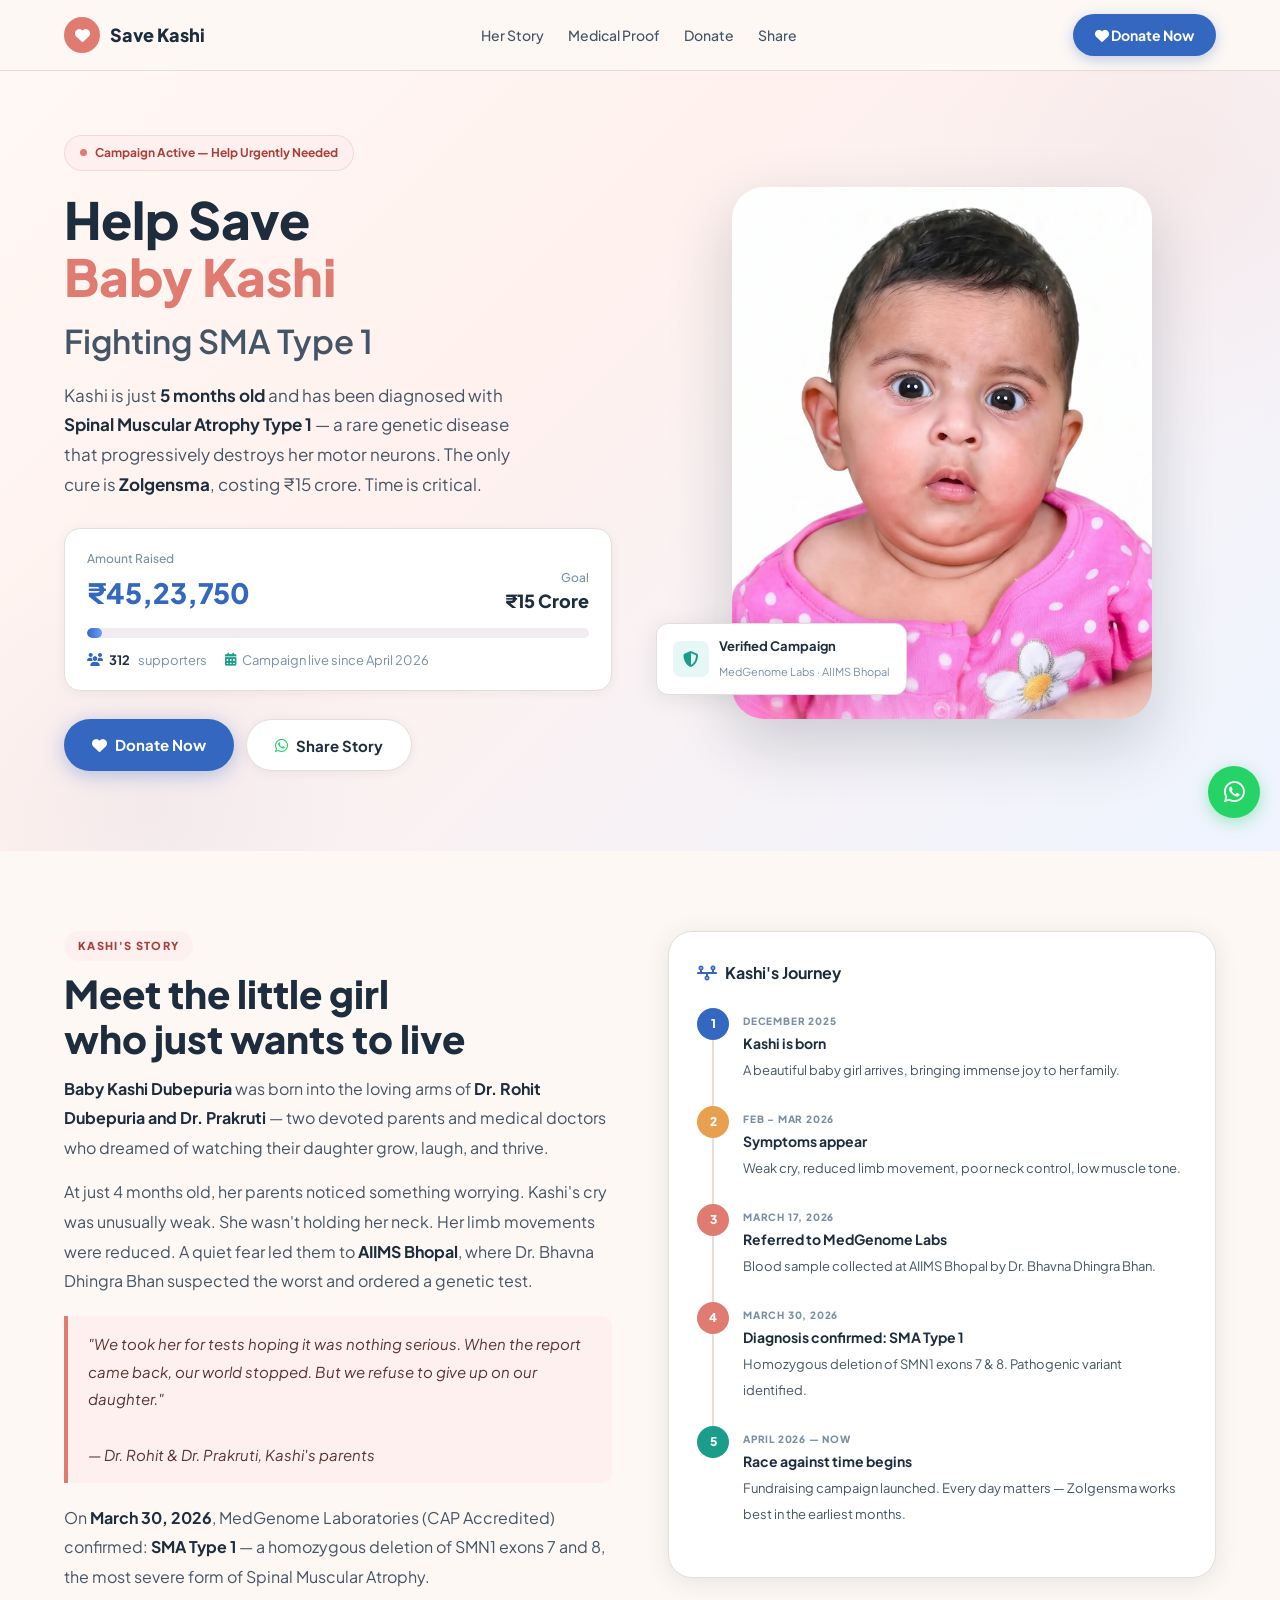
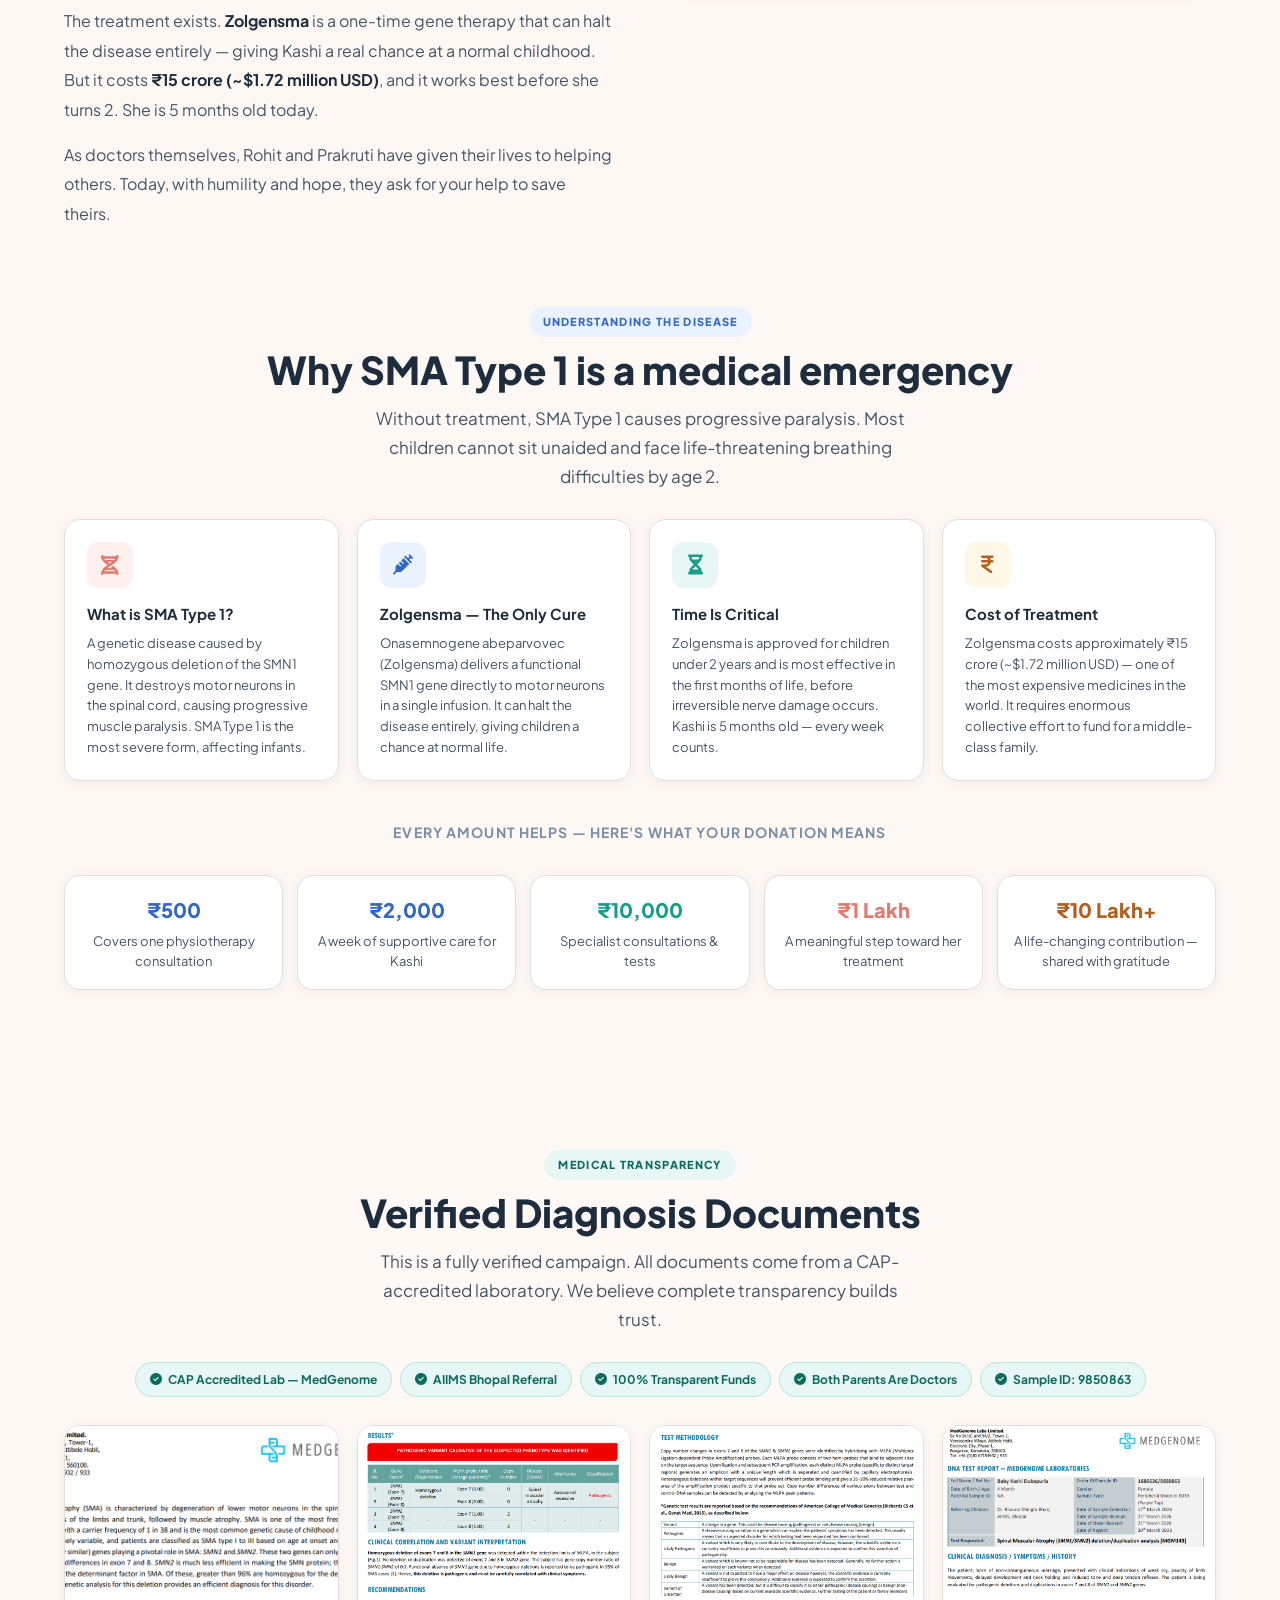
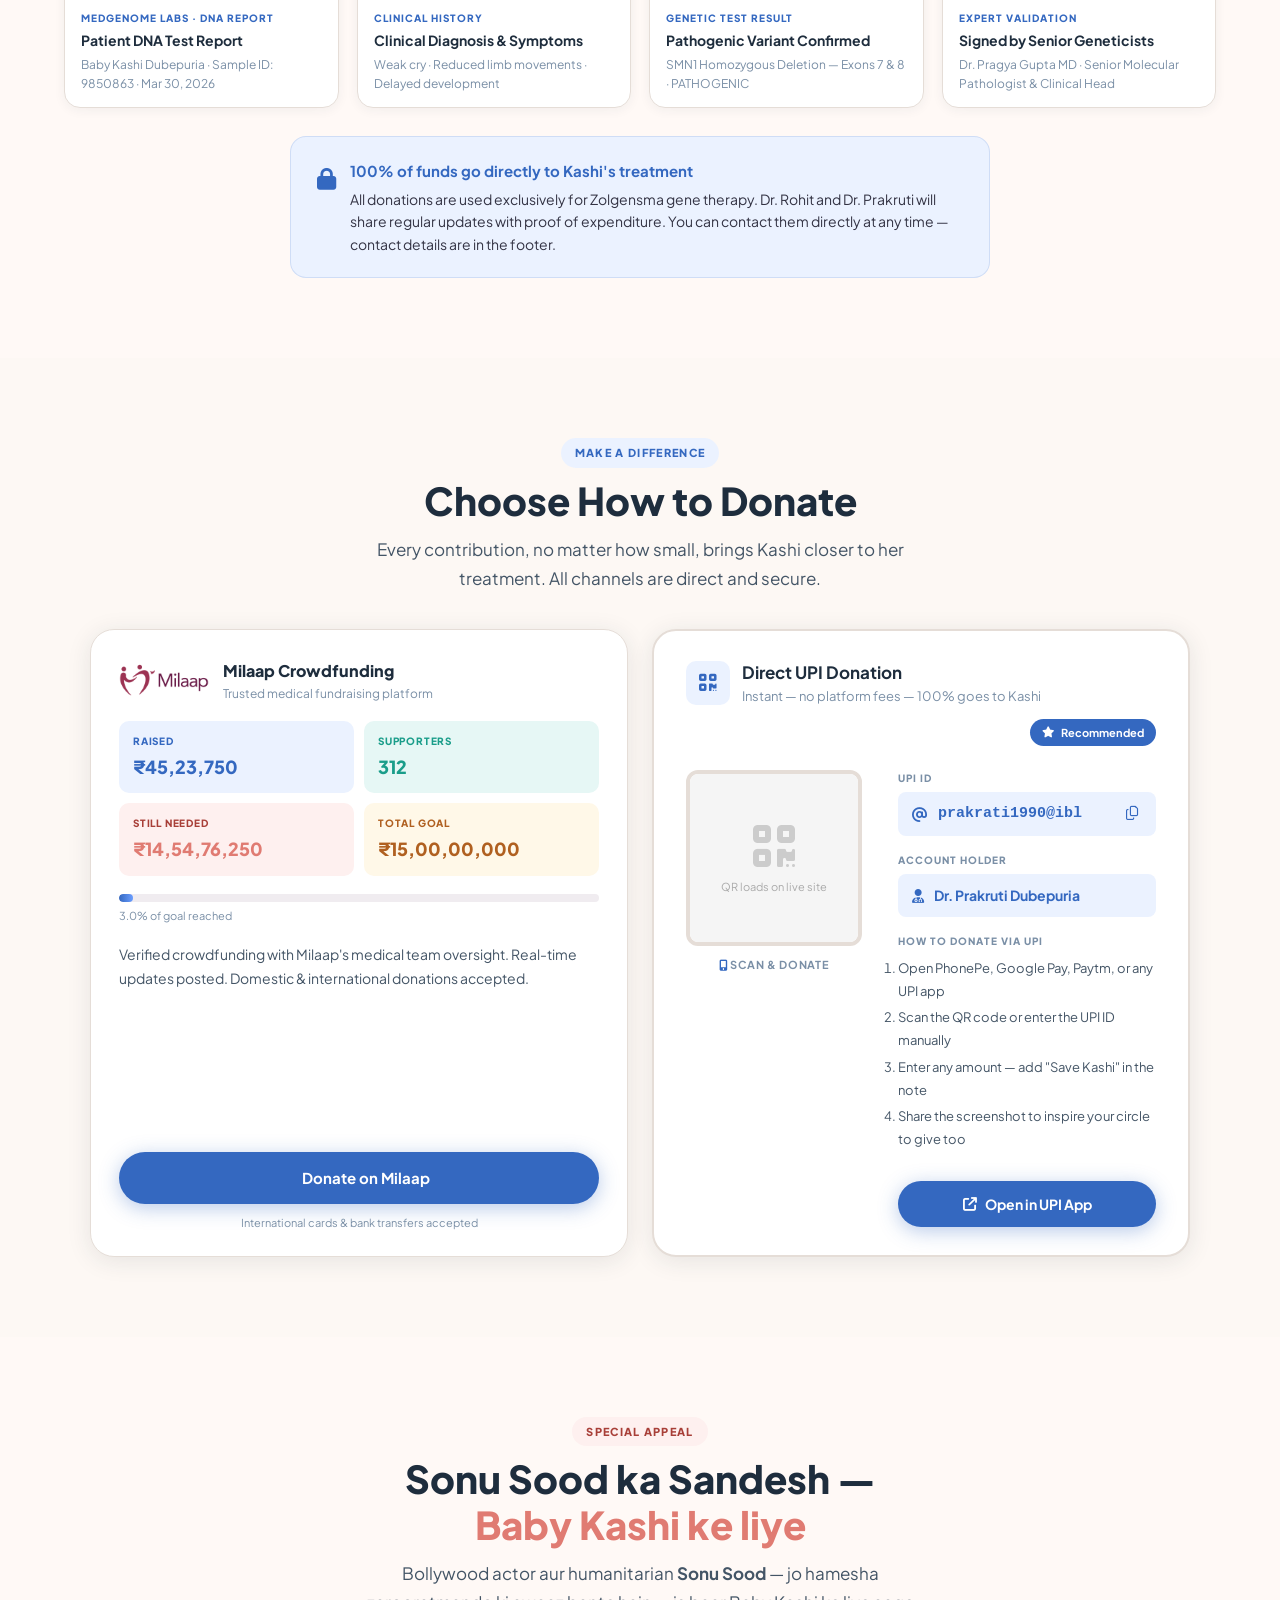
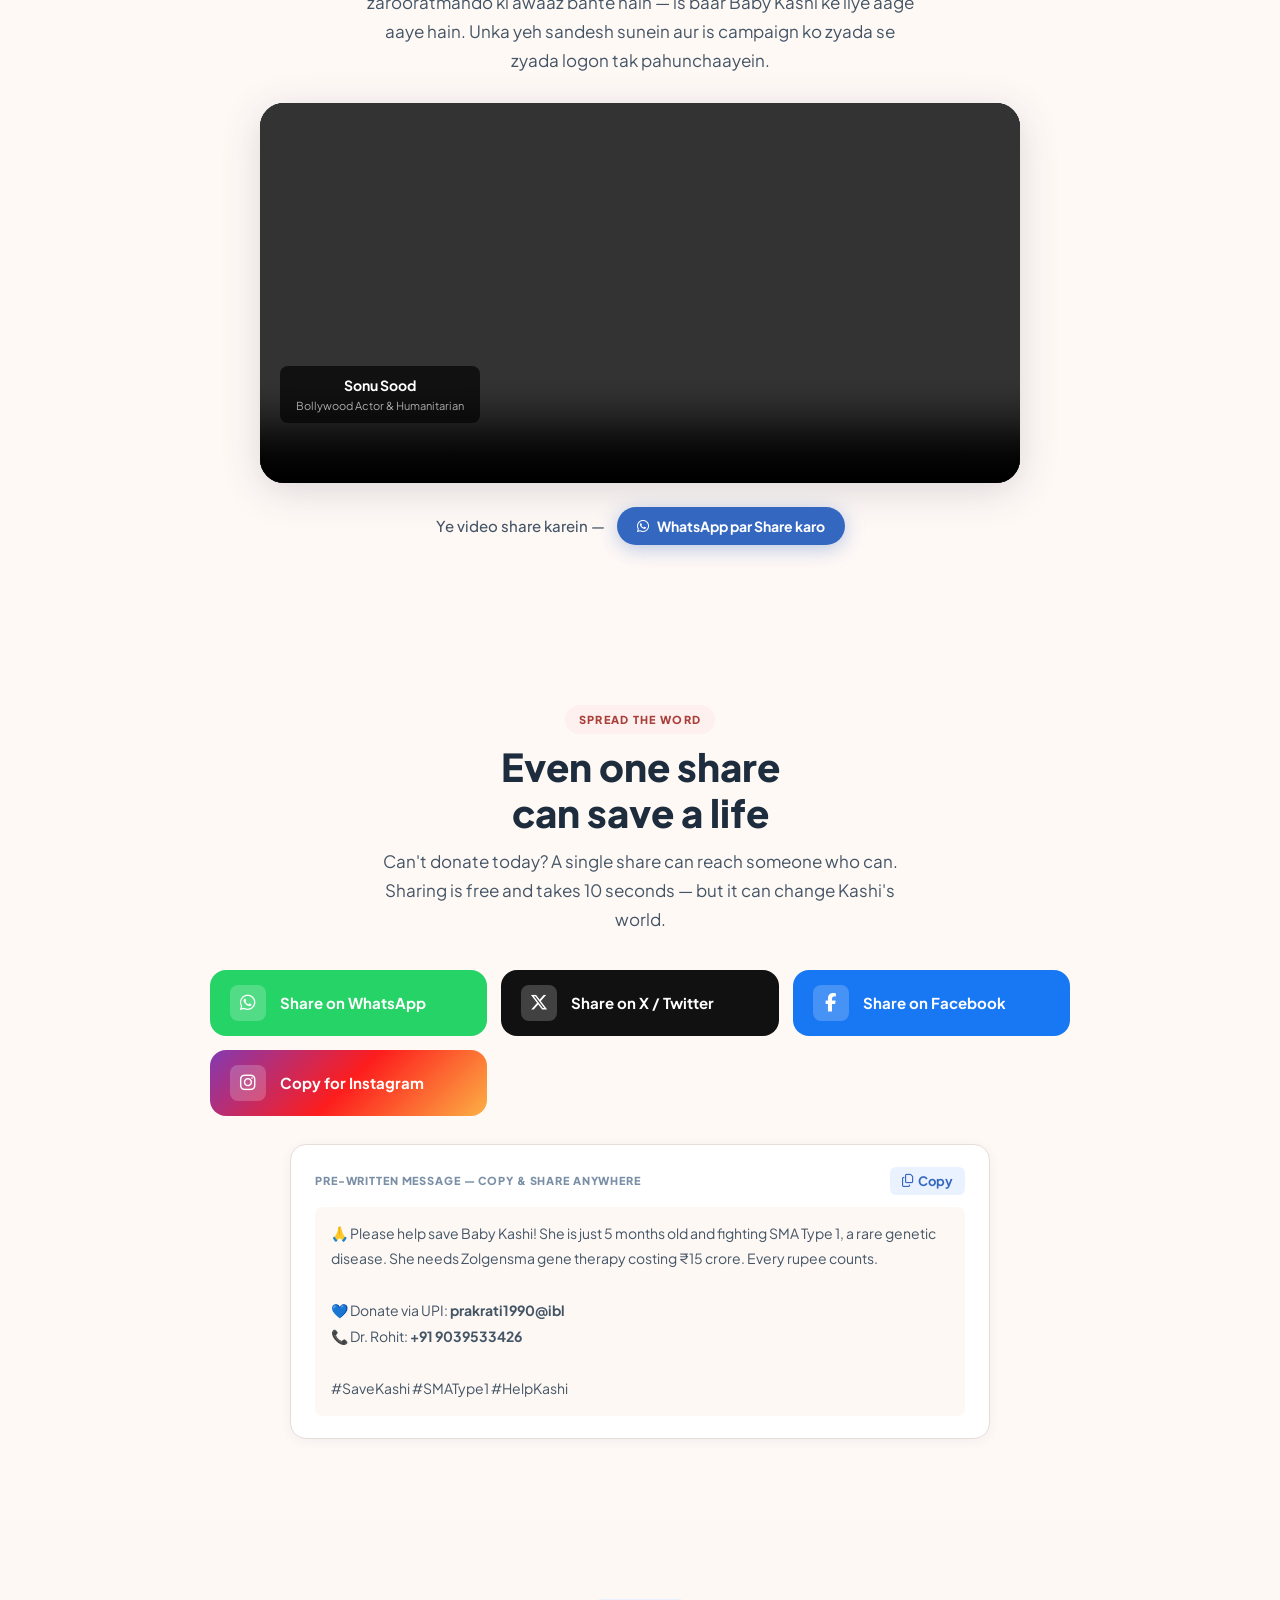
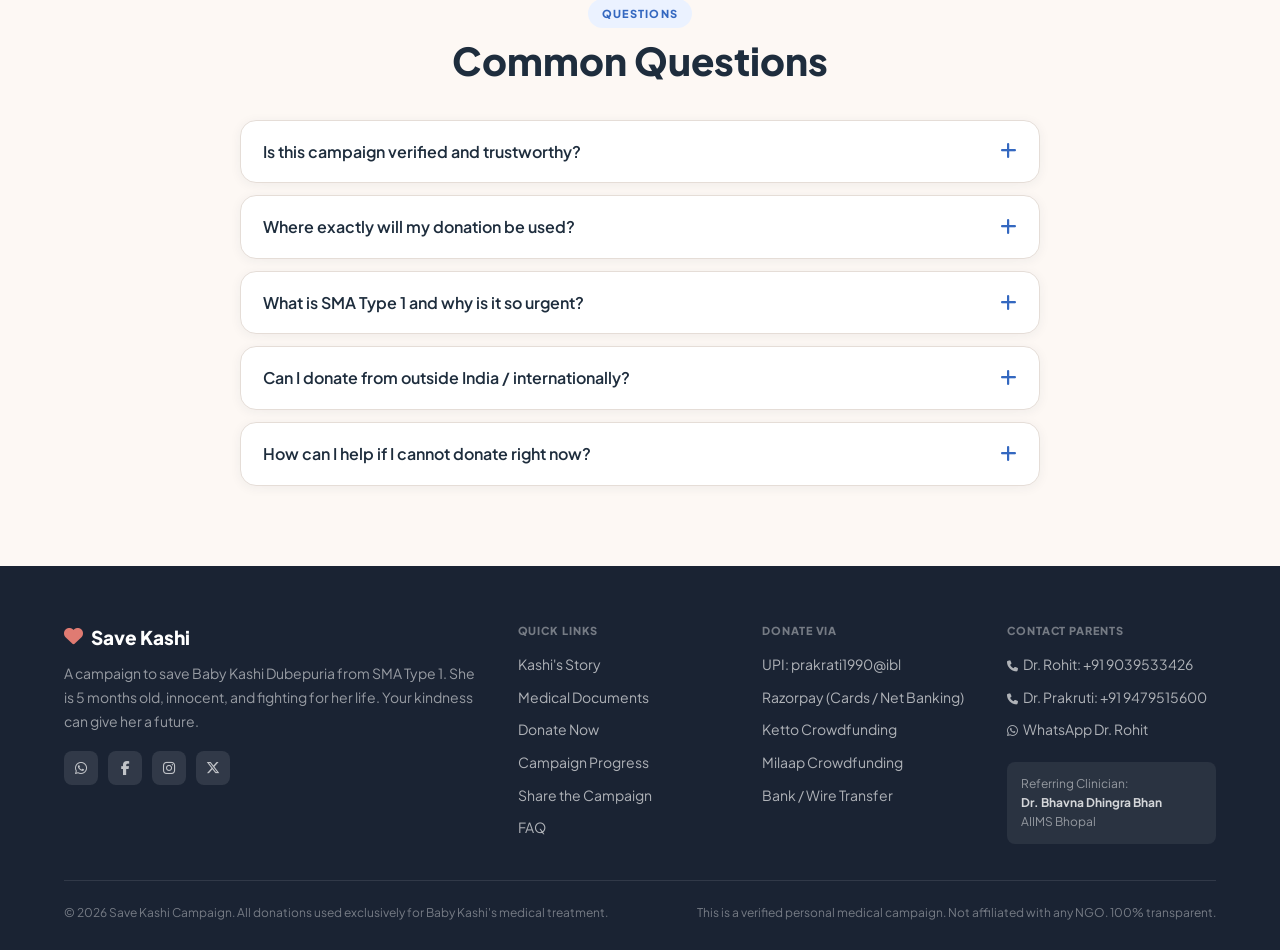
==== commit 4f10689e: "multiple changes" ====
--- a/index.html
+++ b/index.html
@@ -415,7 +415,7 @@
         <div style="display:grid;grid-template-columns:1fr 1fr;gap:10px;">
           <div style="background:var(--blue-light);border-radius:10px;padding:12px 14px;">
             <div style="font-size:10px;font-weight:800;letter-spacing:.08em;text-transform:uppercase;color:var(--blue);margin-bottom:4px;">Raised</div>
-            <div style="font-size:18px;font-weight:800;color:var(--blue);" id="ml-raised">₹45.2 L</div>
+            <div style="font-size:18px;font-weight:800;color:var(--blue);" id="ml-raised">₹45,23,750</div>
           </div>
           <div style="background:var(--green-light);border-radius:10px;padding:12px 14px;">
             <div style="font-size:10px;font-weight:800;letter-spacing:.08em;text-transform:uppercase;color:var(--green);margin-bottom:4px;">Supporters</div>
@@ -423,11 +423,11 @@
           </div>
           <div style="background:var(--pink-light);border-radius:10px;padding:12px 14px;">
             <div style="font-size:10px;font-weight:800;letter-spacing:.08em;text-transform:uppercase;color:#a83f38;margin-bottom:4px;">Still Needed</div>
-            <div style="font-size:18px;font-weight:800;color:var(--pink);" id="ml-needed">₹14.5 Cr</div>
+            <div style="font-size:18px;font-weight:800;color:var(--pink);" id="ml-needed">₹14,54,76,250</div>
           </div>
           <div style="background:#fff8e8;border-radius:10px;padding:12px 14px;">
             <div style="font-size:10px;font-weight:800;letter-spacing:.08em;text-transform:uppercase;color:#b06020;margin-bottom:4px;">Total Goal</div>
-            <div style="font-size:18px;font-weight:800;color:#b06020;" id="ml-total">₹15 Cr</div>
+            <div style="font-size:18px;font-weight:800;color:#b06020;" id="ml-total">₹15,00,00,000</div>
           </div>
         </div>
 
--- a/kashi.css
+++ b/kashi.css
@@ -302,7 +302,6 @@
 
 @media(max-width:900px){
   .donate-two-col { grid-template-columns: 1fr !important; }
-}
   .hero-inner { grid-template-columns: 1fr; gap: 40px; }
   .hero-img-wrap { order: -1; }
   .hero-img-card { max-width: 300px; margin: 0 auto; aspect-ratio: 1/1.2; }
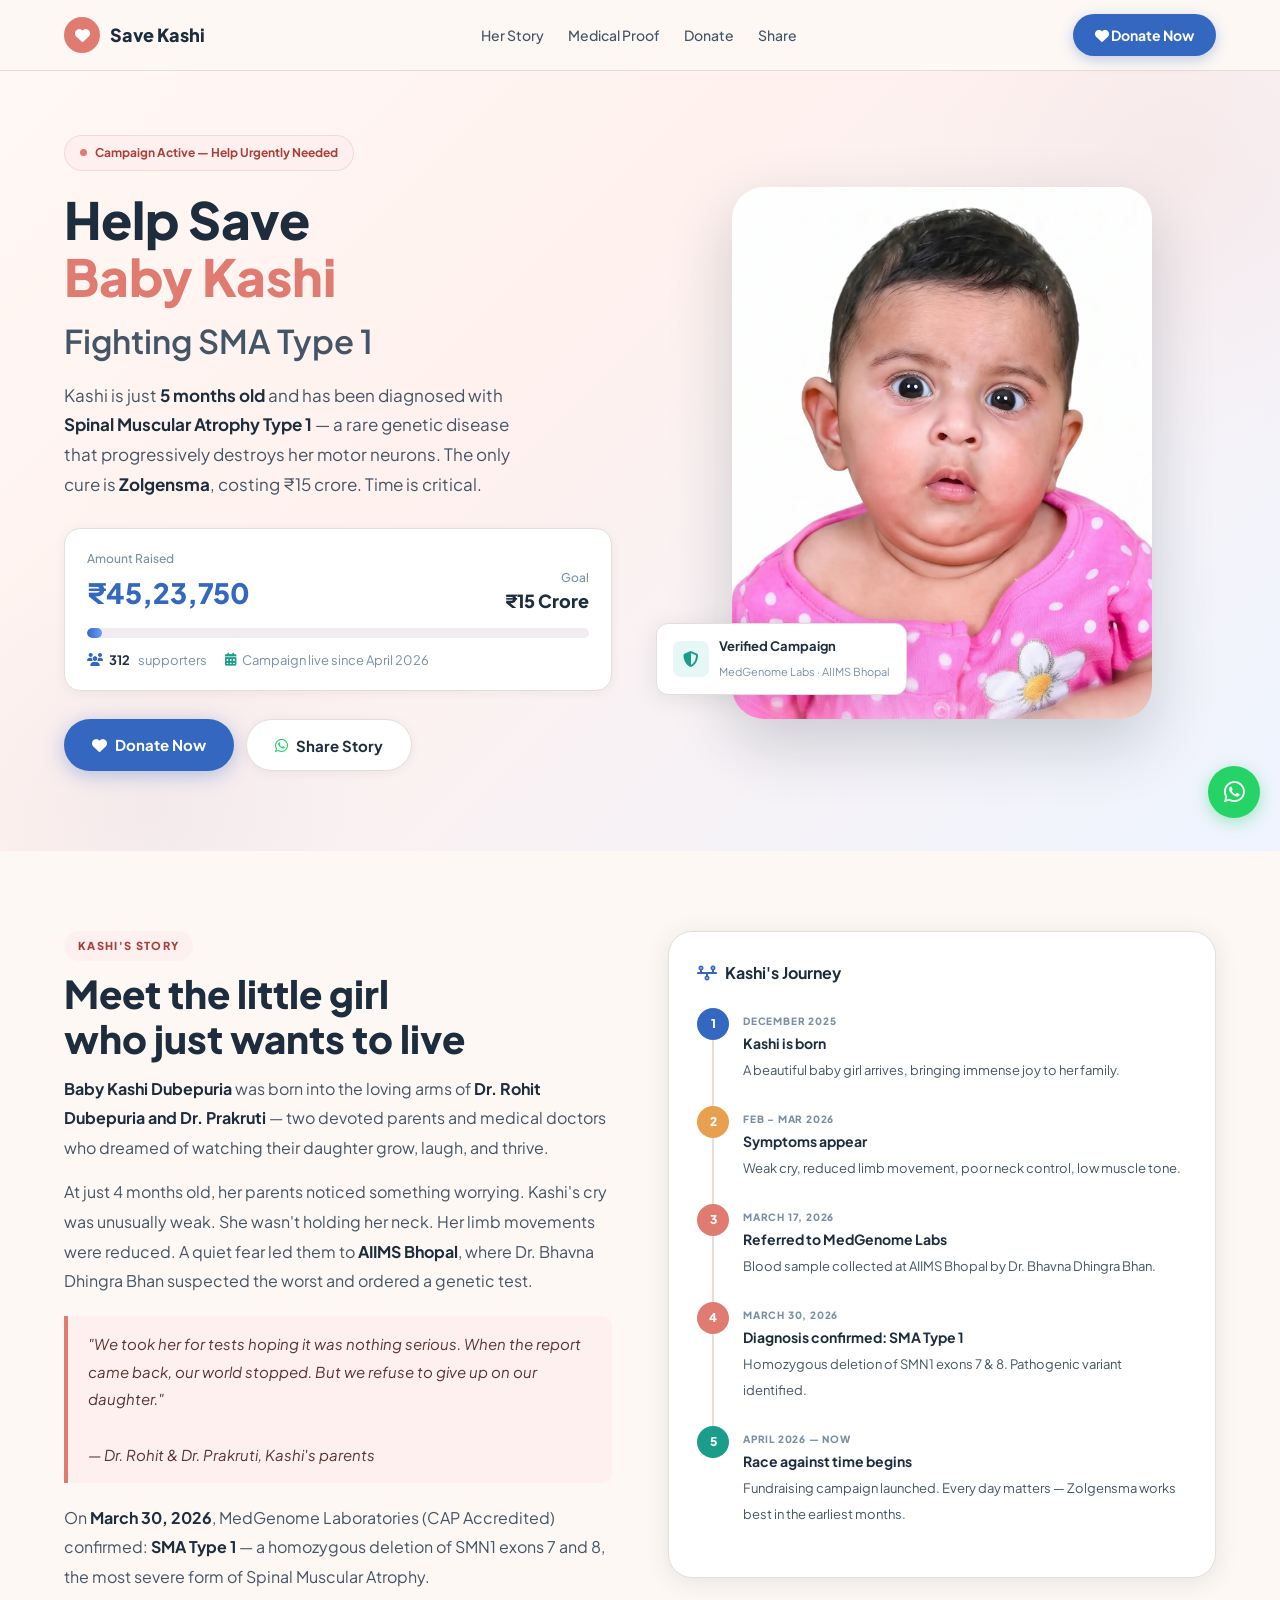
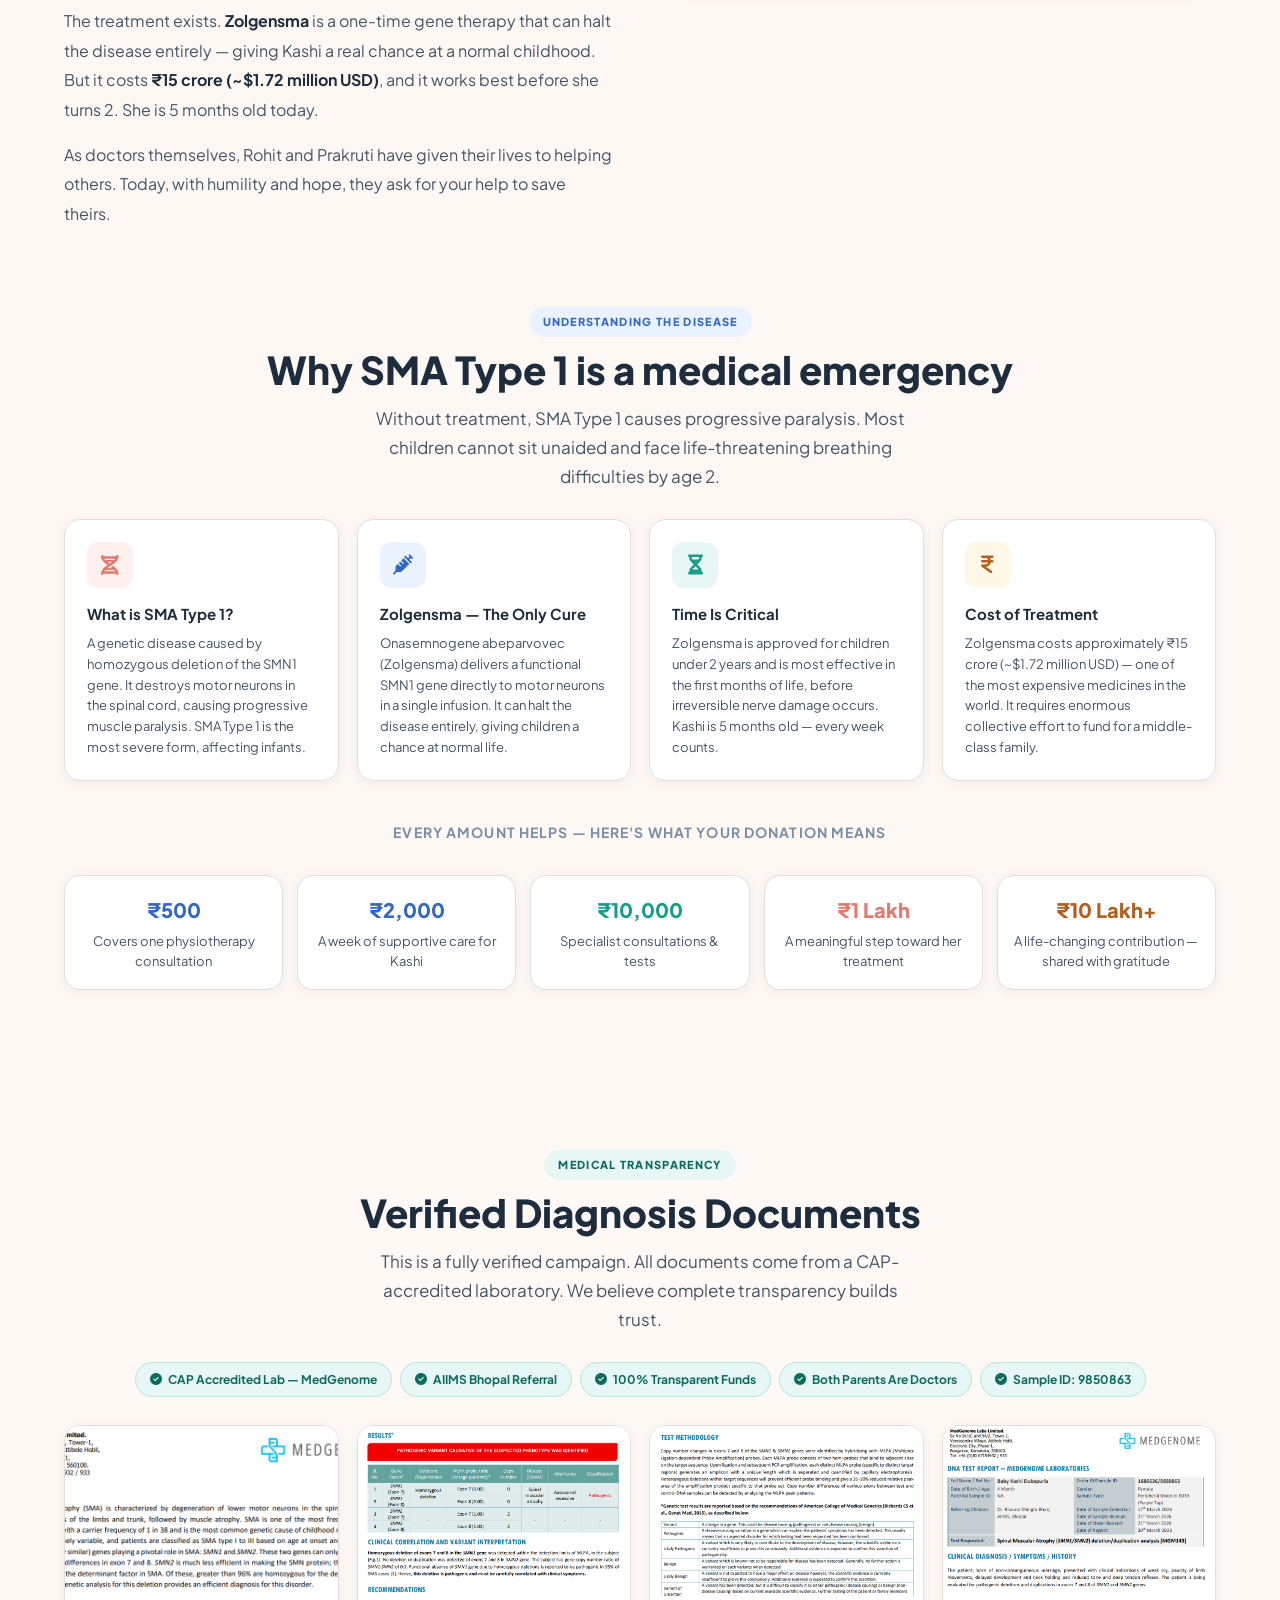
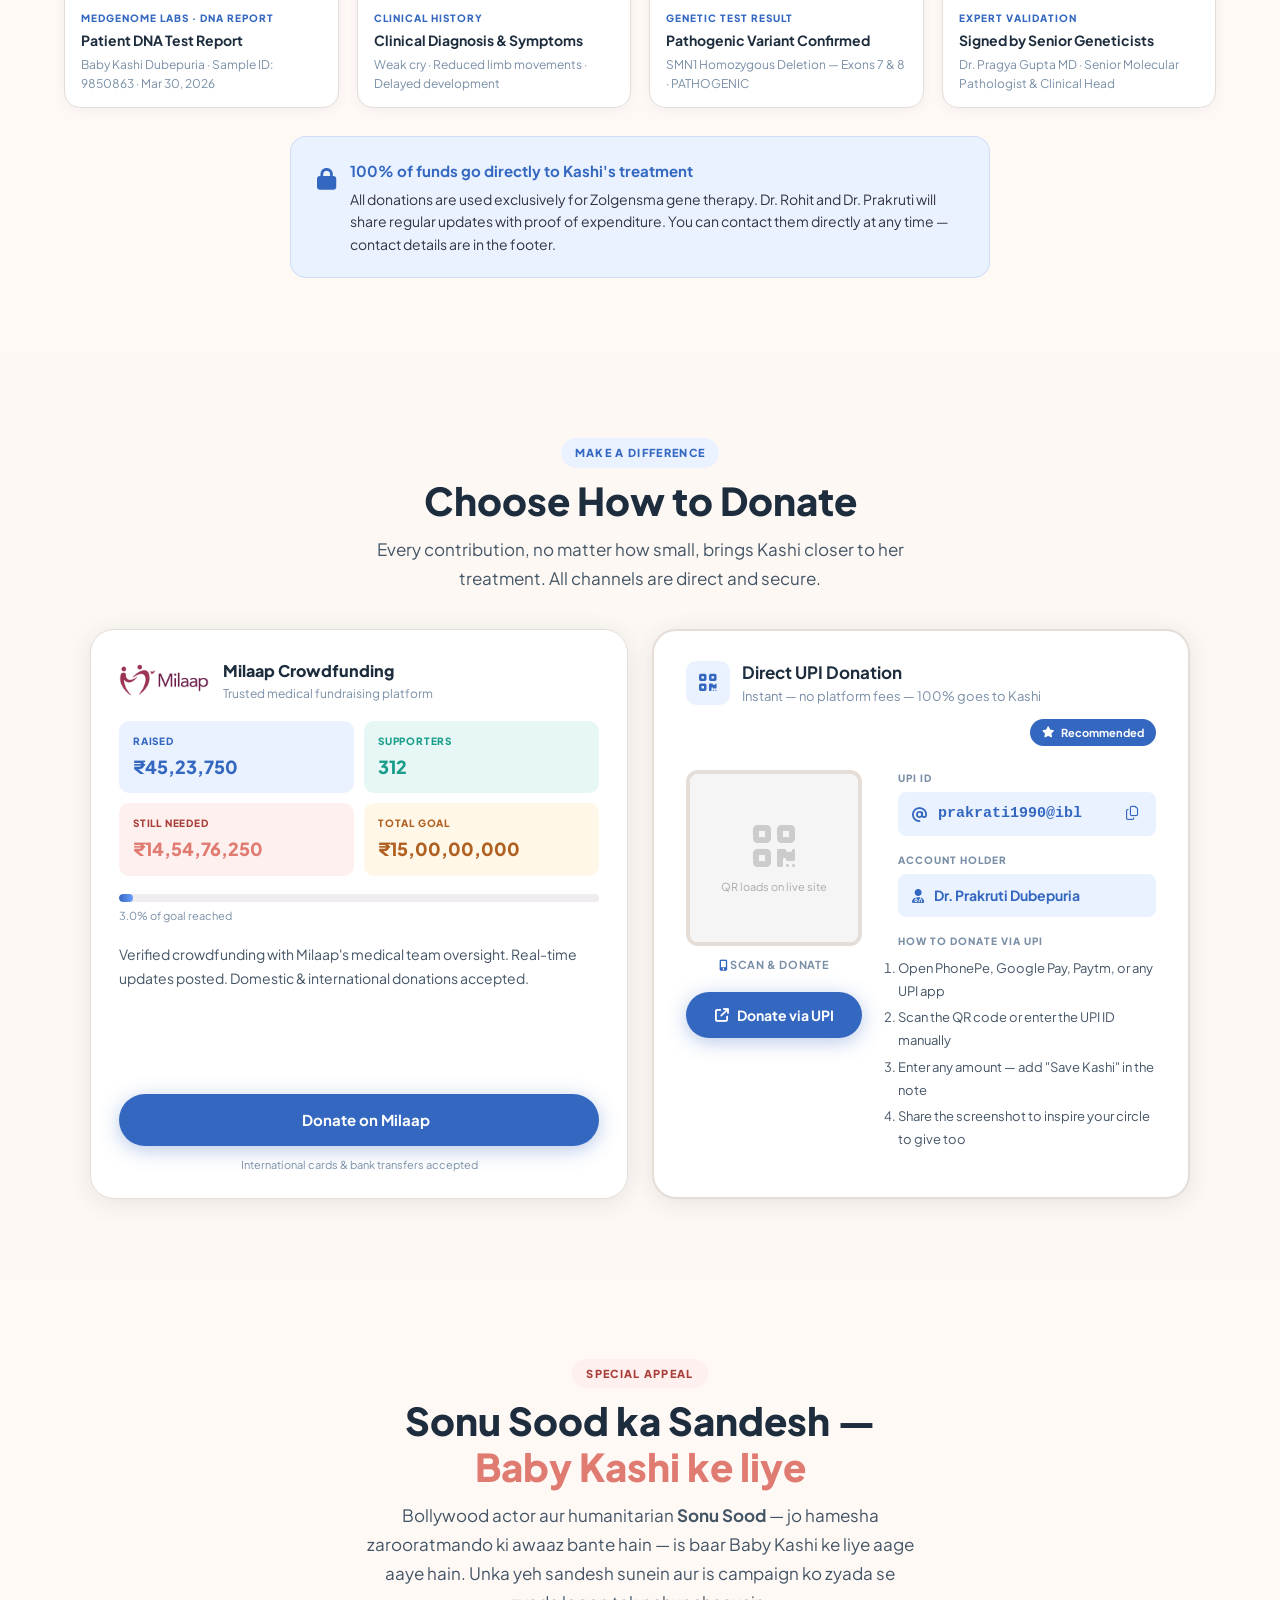
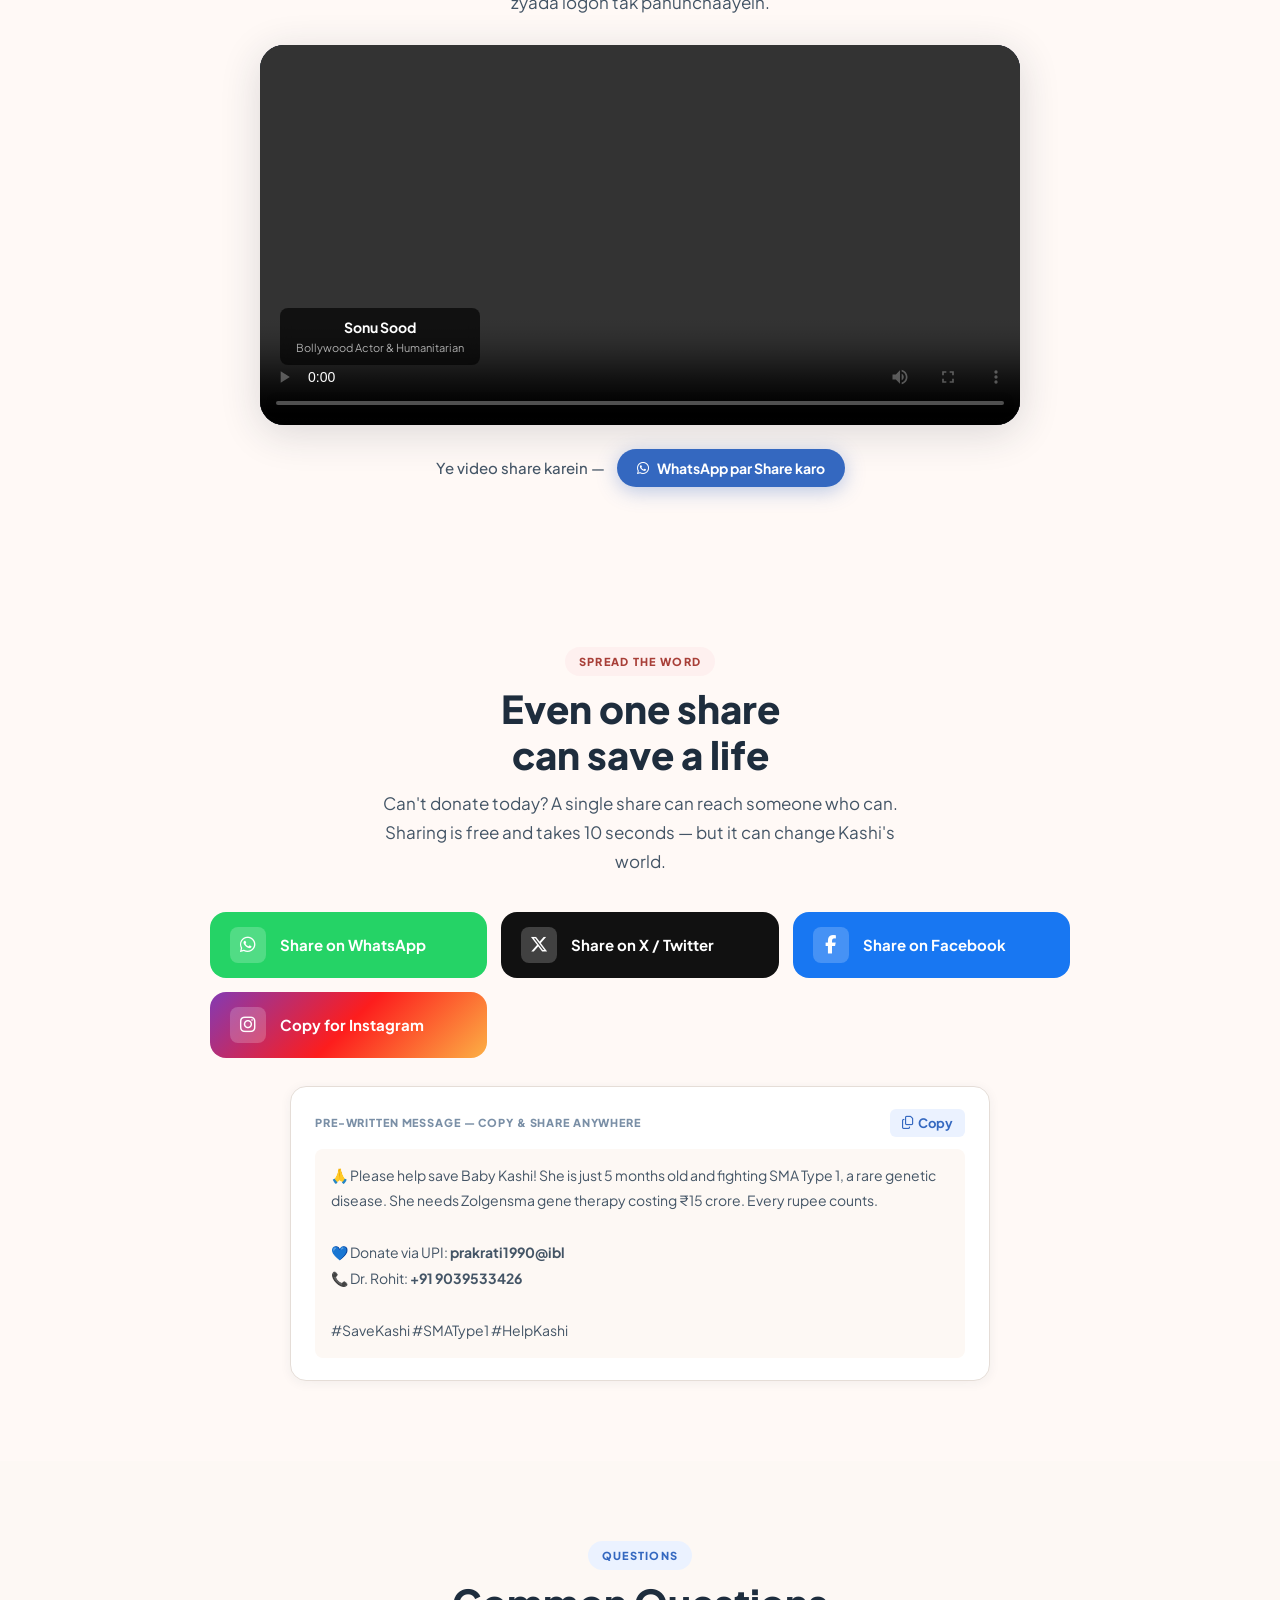
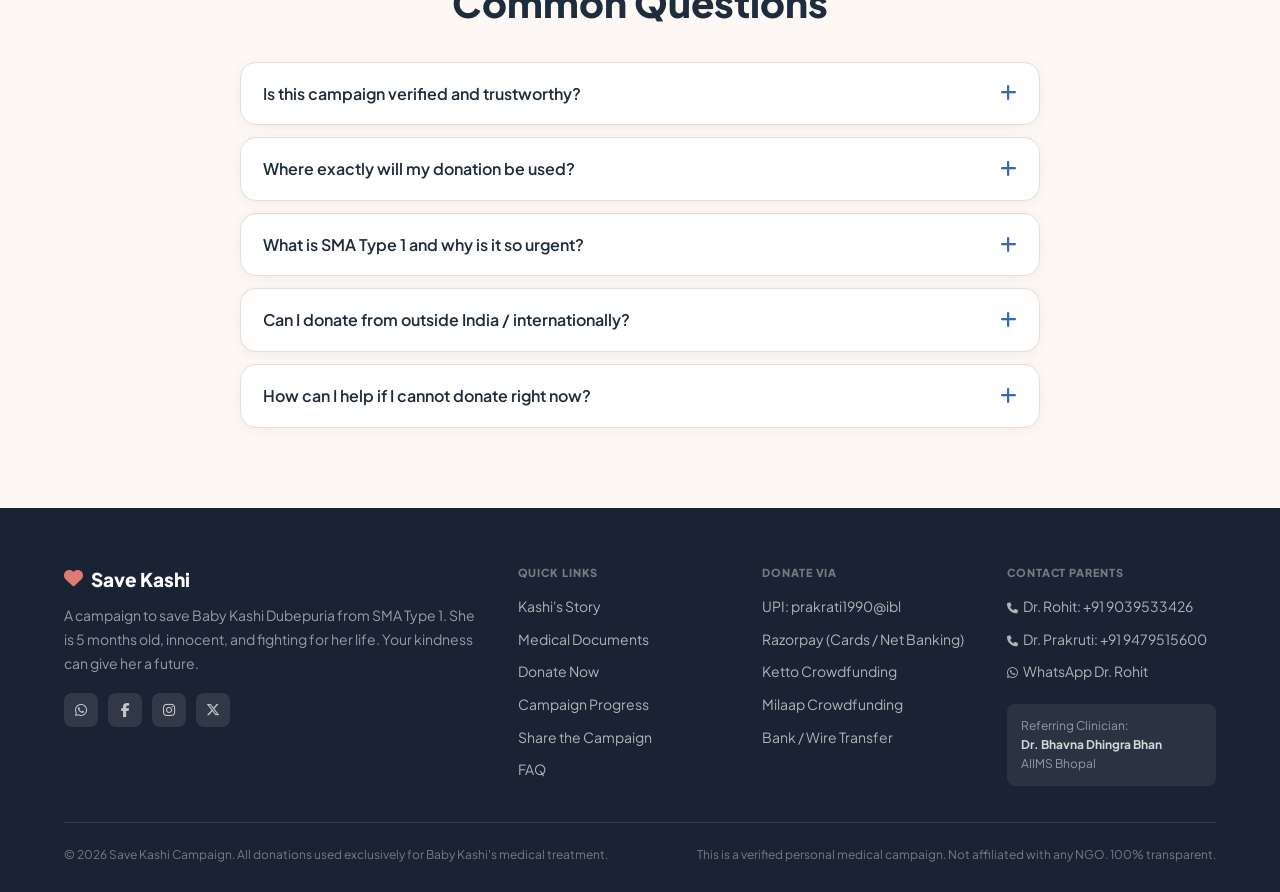
==== commit 0a0f00a3: "changes" ====
--- a/index.html
+++ b/index.html
@@ -479,6 +479,14 @@
               >
             </div>
             <div class="qr-lbl"><i class="fas fa-mobile-screen-button" style="color:var(--blue)"></i>&nbsp;Scan &amp; Donate</div>
+            <button
+              class="btn btn-primary open-btn"
+              data-track="upi_app_open"
+              onclick="trackEvent('upi_app_open');window.open('upi://pay?pa=prakrati1990@ibl&pn=Baby+Kashi+Dubepuria&tn=Save+Kashi+SMA&cu=INR','_blank');"
+              style="margin-top:8px;"
+            >
+              <i class="fas fa-arrow-up-right-from-square"></i> Donate via UPI
+            </button>
           </div>
 
           <div>
@@ -505,13 +513,7 @@
                 <li>Share the screenshot to inspire your circle to give too</li>
               </ol>
             </div>
-            <button
-              class="btn btn-primary open-btn"
-              data-track="upi_app_open"
-              onclick="trackEvent('upi_app_open');window.open('upi://pay?pa=prakrati1990@ibl&pn=Baby+Kashi+Dubepuria&tn=Save+Kashi+SMA&cu=INR','_blank');"
-            >
-              <i class="fas fa-arrow-up-right-from-square"></i> Open in UPI App
-            </button>
+
           </div>
         </div>
       </div>
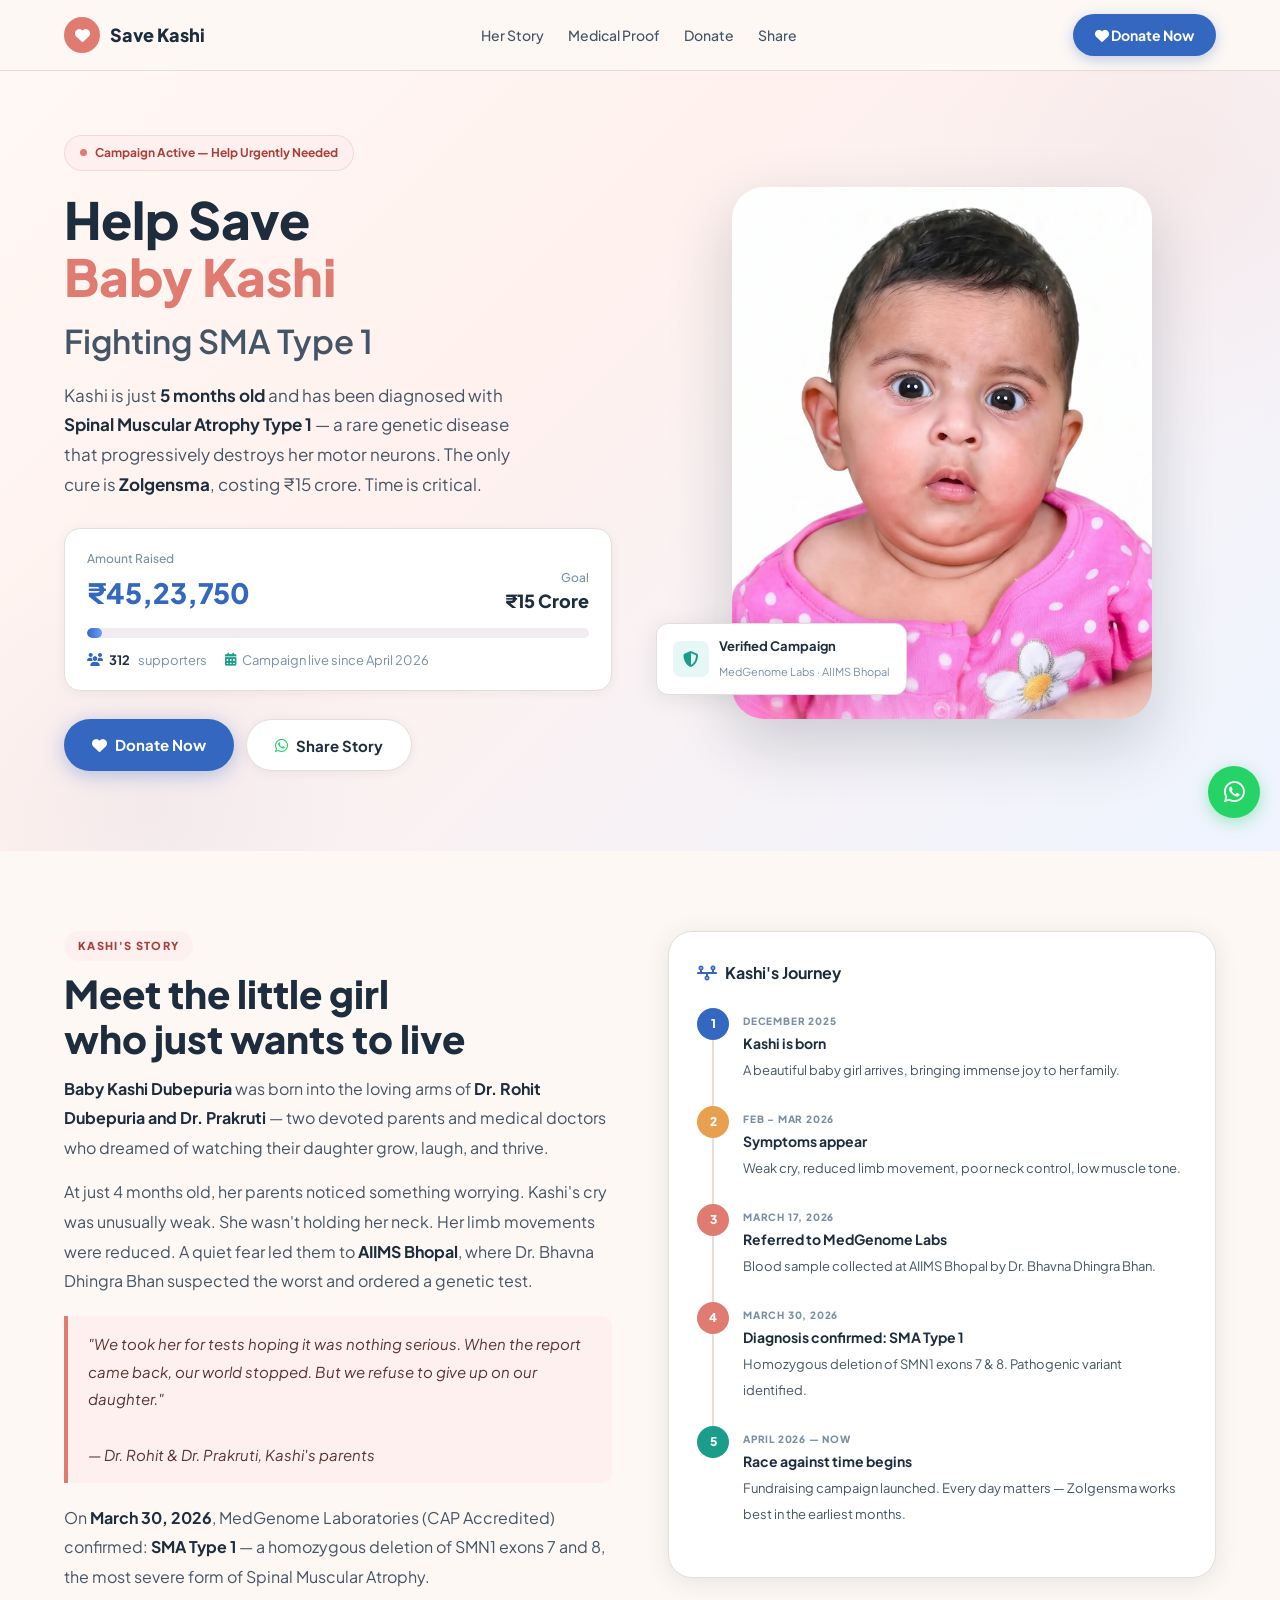
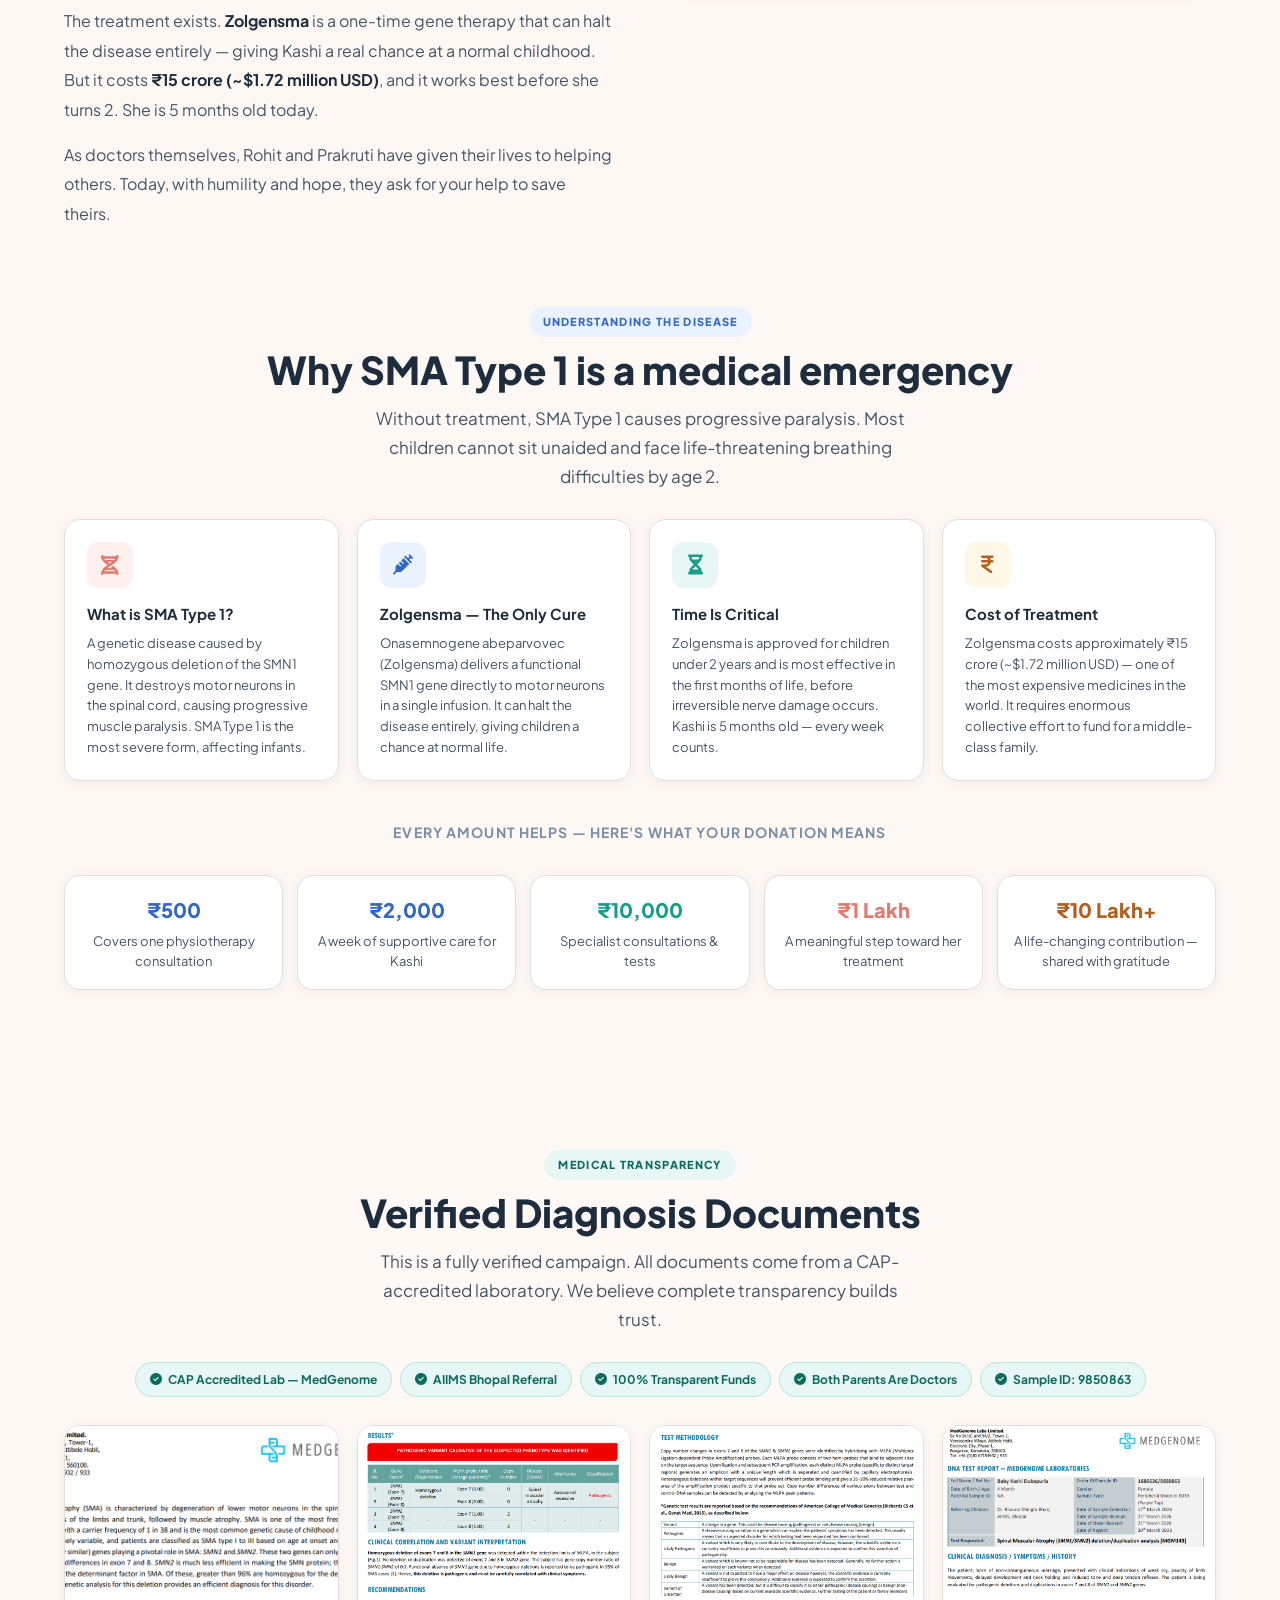
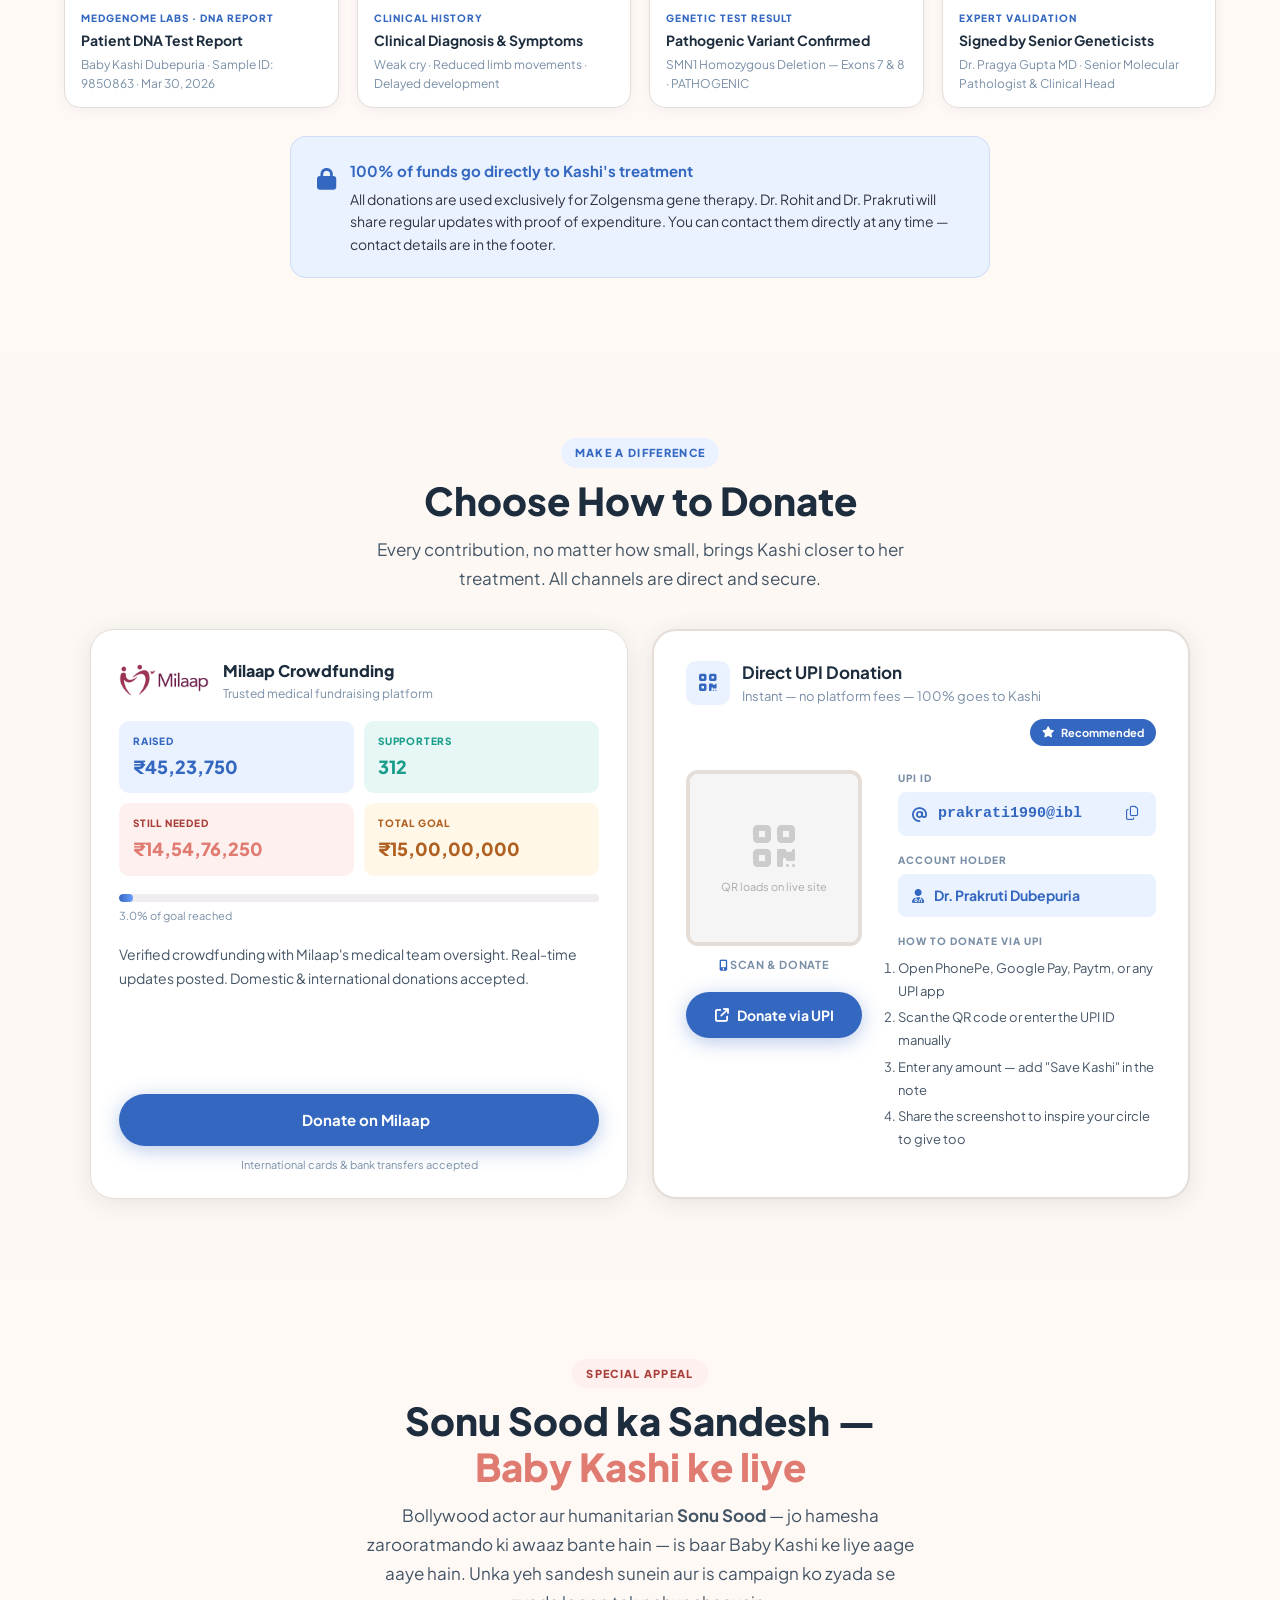
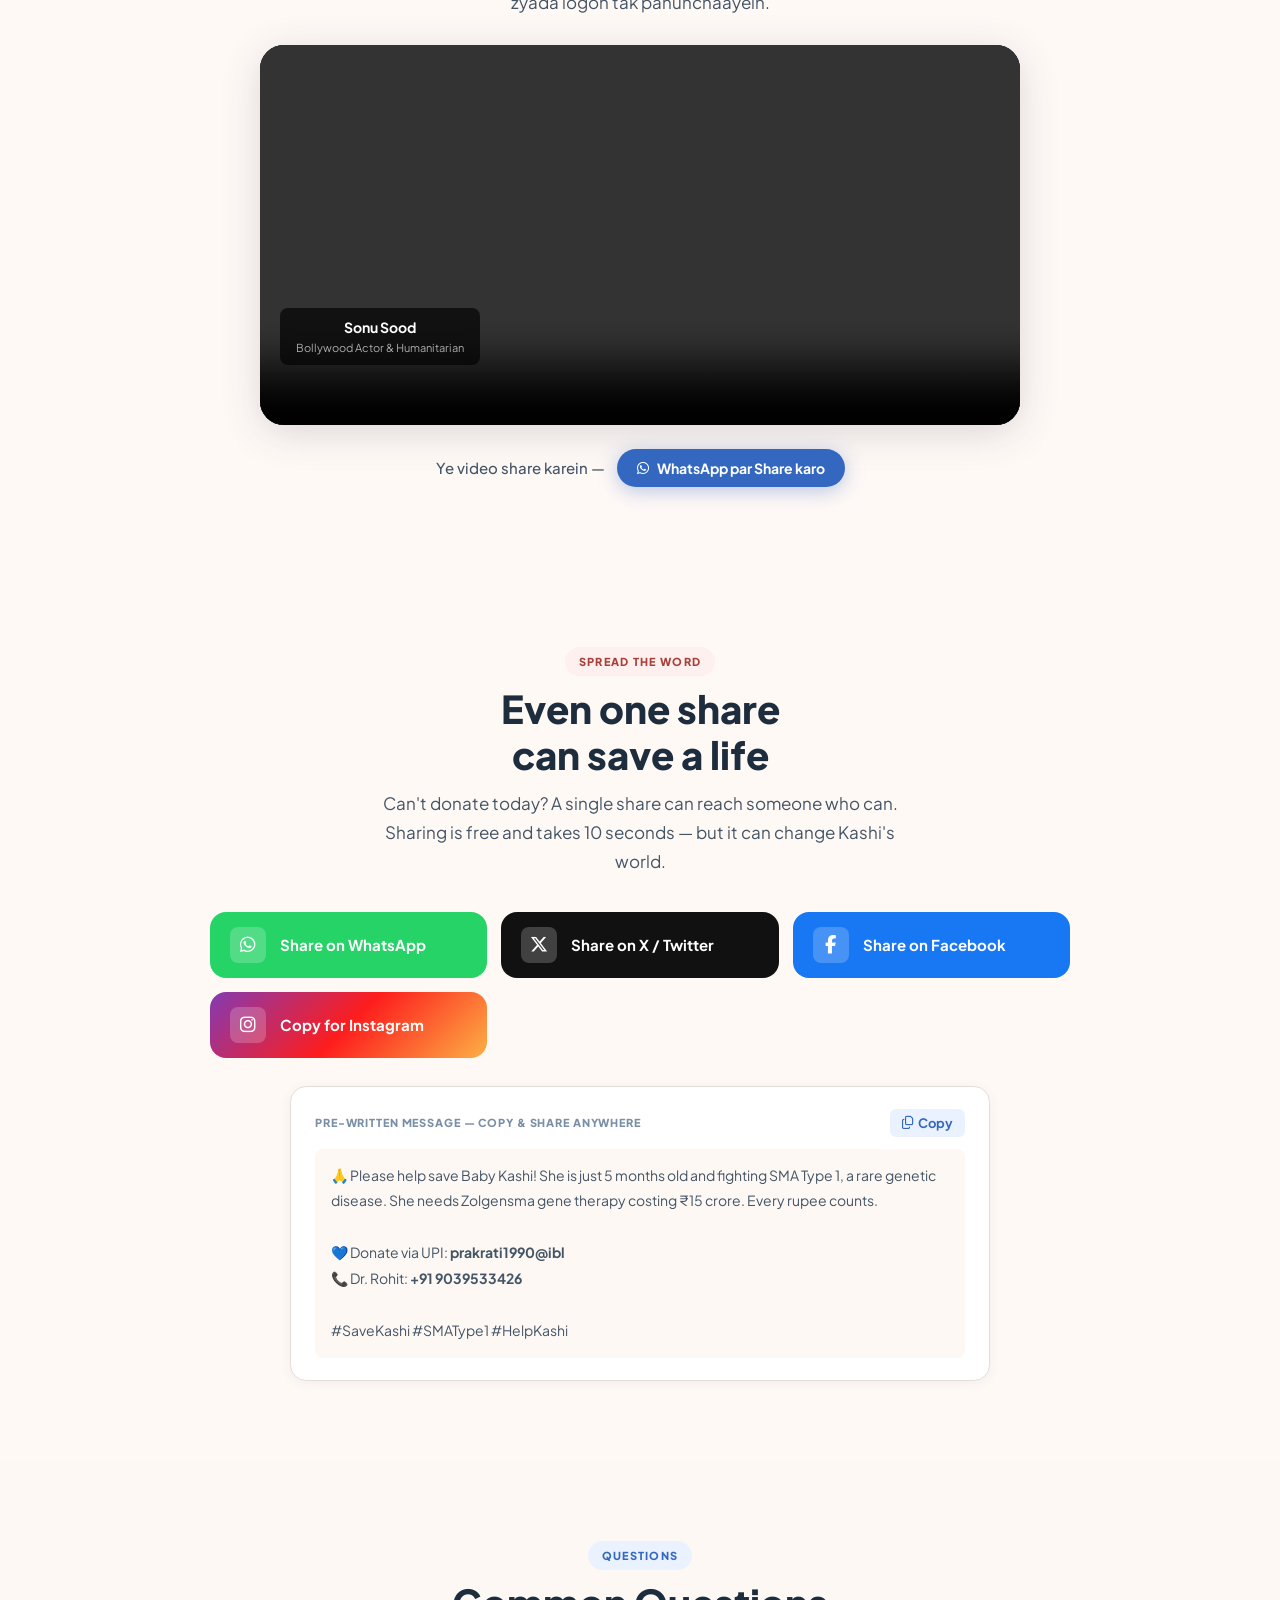
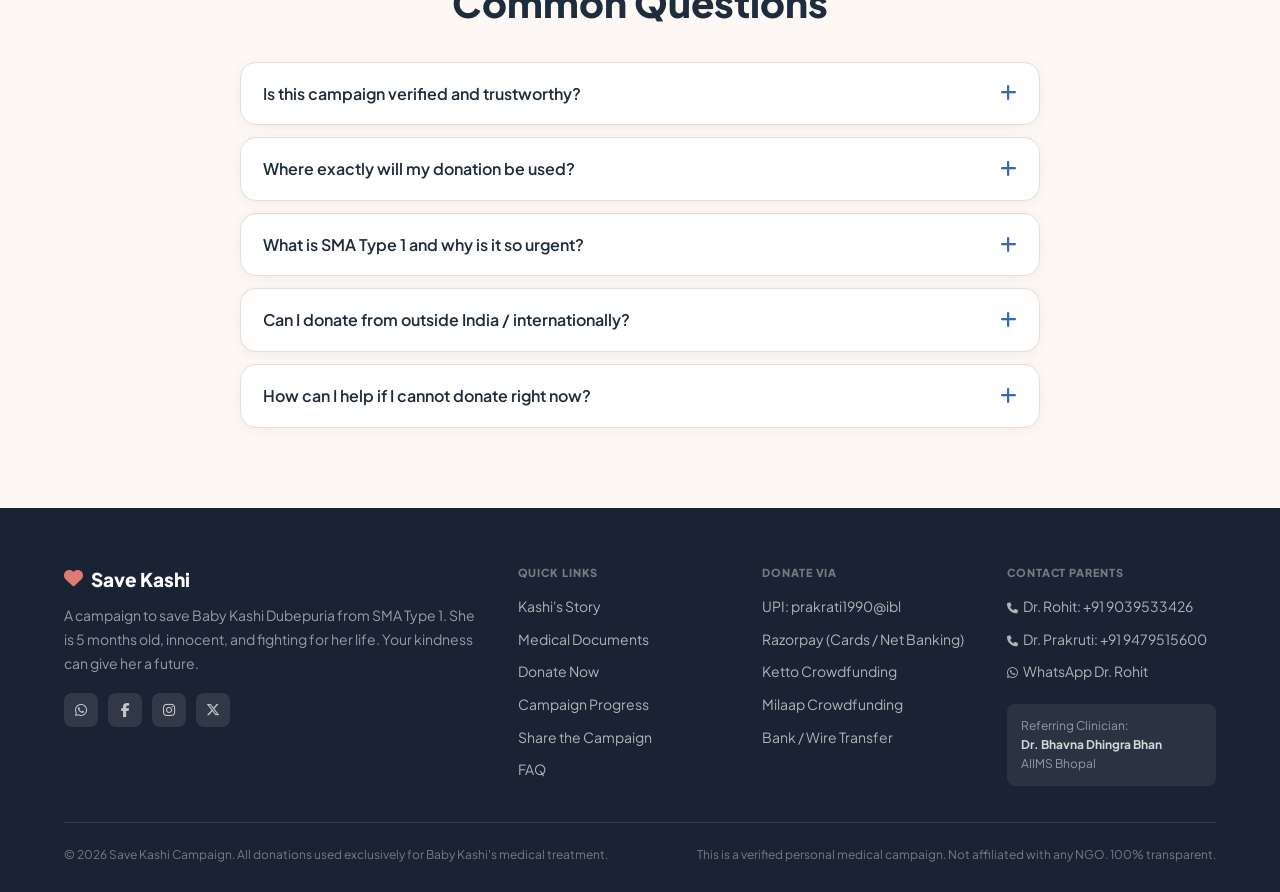
==== commit 33af561a: "chnages fix" ====
--- a/index.html
+++ b/index.html
@@ -412,7 +412,7 @@
         </div>
 
         <!-- Insights grid -->
-        <div style="display:grid;grid-template-columns:1fr 1fr;gap:10px;">
+        <div class="milaap-grid">
           <div style="background:var(--blue-light);border-radius:10px;padding:12px 14px;">
             <div style="font-size:10px;font-weight:800;letter-spacing:.08em;text-transform:uppercase;color:var(--blue);margin-bottom:4px;">Raised</div>
             <div style="font-size:18px;font-weight:800;color:var(--blue);" id="ml-raised">₹45,23,750</div>
--- a/kashi.css
+++ b/kashi.css
@@ -299,6 +299,7 @@
 .wa-float:hover { transform: scale(1.1); }
 .toast { position: fixed; bottom: 24px; right: 24px; background: var(--green); color: #fff; padding: 12px 20px; border-radius: 10px; font-size: 14px; font-weight: 600; z-index: 200; transform: translateY(100px); opacity: 0; transition: all .3s ease; pointer-events: none; box-shadow: var(--shadow-md); }
 .toast.show { transform: translateY(0); opacity: 1; }
+.milaap-grid { display: grid; grid-template-columns: 1fr 1fr; gap: 10px; }
 
 @media(max-width:900px){
   .donate-two-col { grid-template-columns: 1fr !important; }
@@ -313,7 +314,7 @@
 @media(max-width:600px){
   .sec { padding: 56px 0; }
   .upi-inner { grid-template-columns: 1fr; gap: 22px; }
-  .qr-wrap { flex-direction: row; justify-content: center; }
+  .milaap-grid { grid-template-columns: 1fr; }
   .bank-grid { grid-template-columns: 1fr; }
   .footer-grid { grid-template-columns: 1fr; }
   .btn-row { flex-direction: column; }
